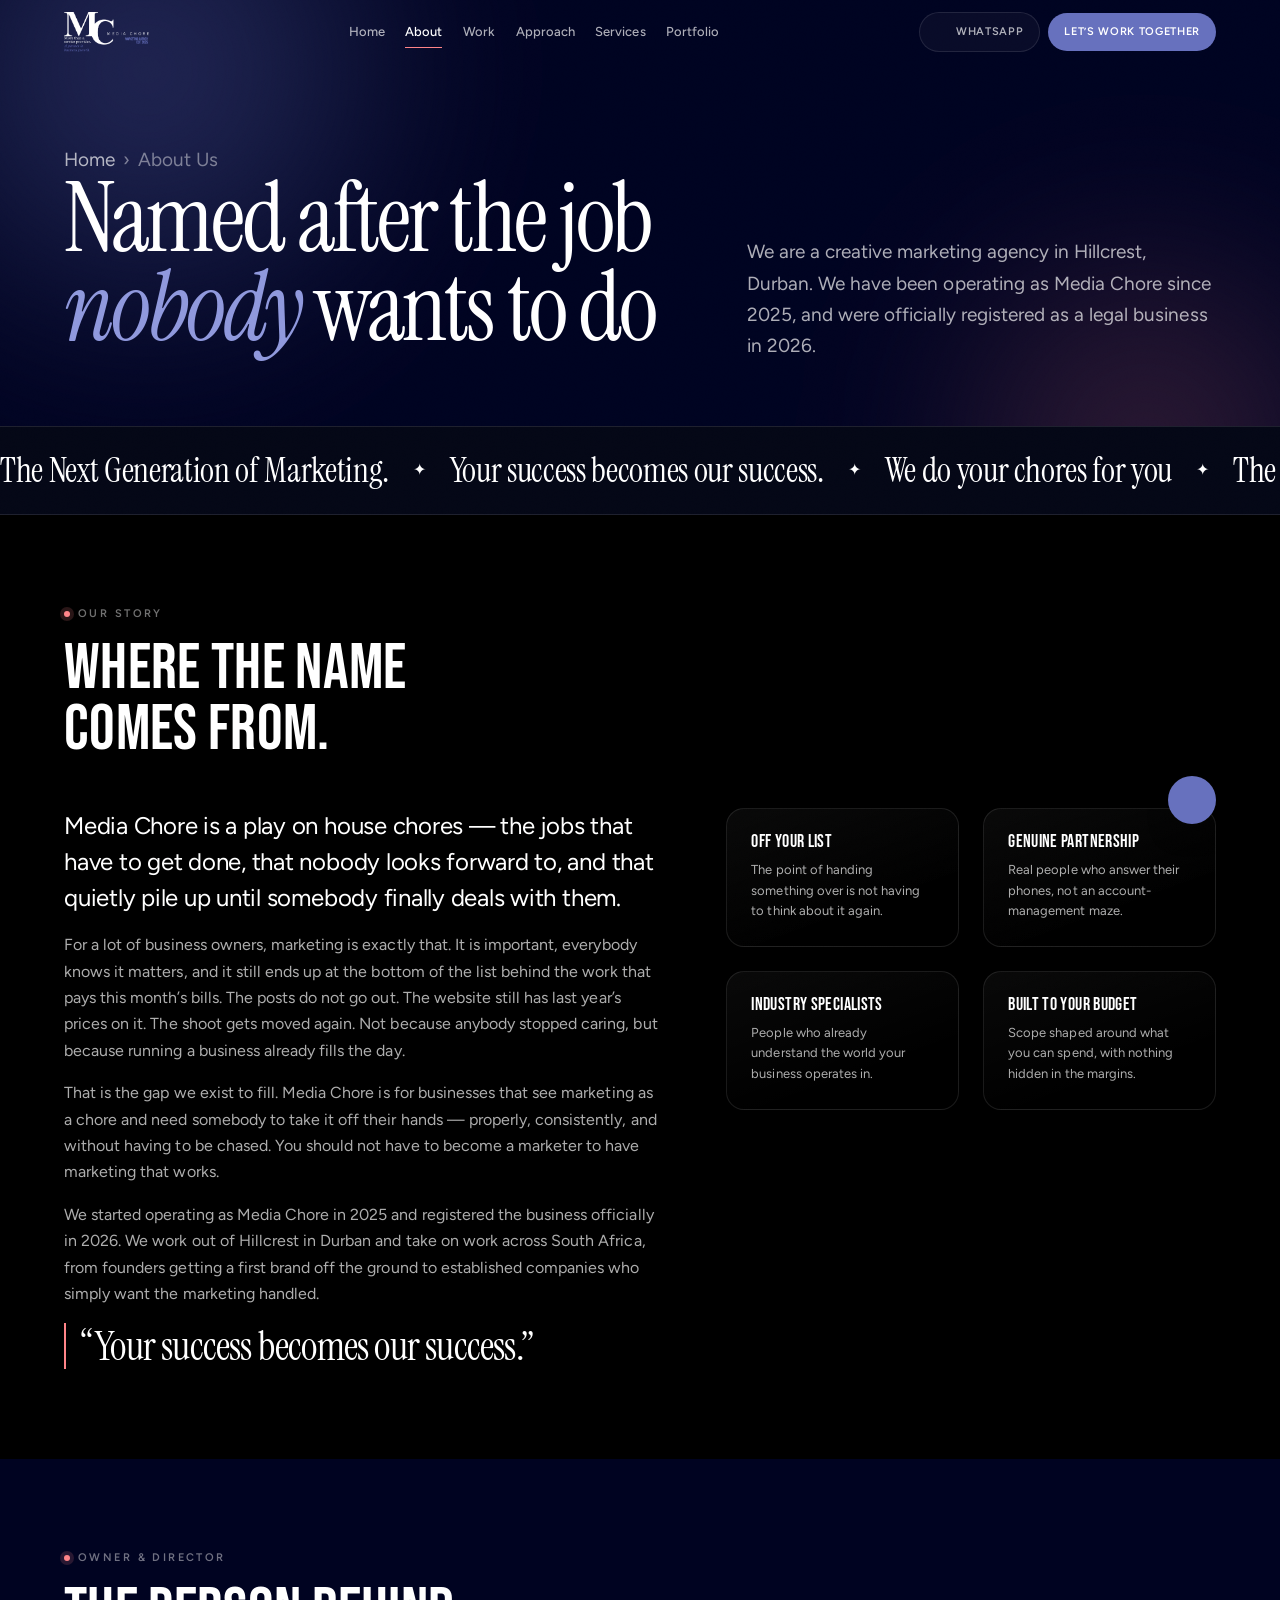
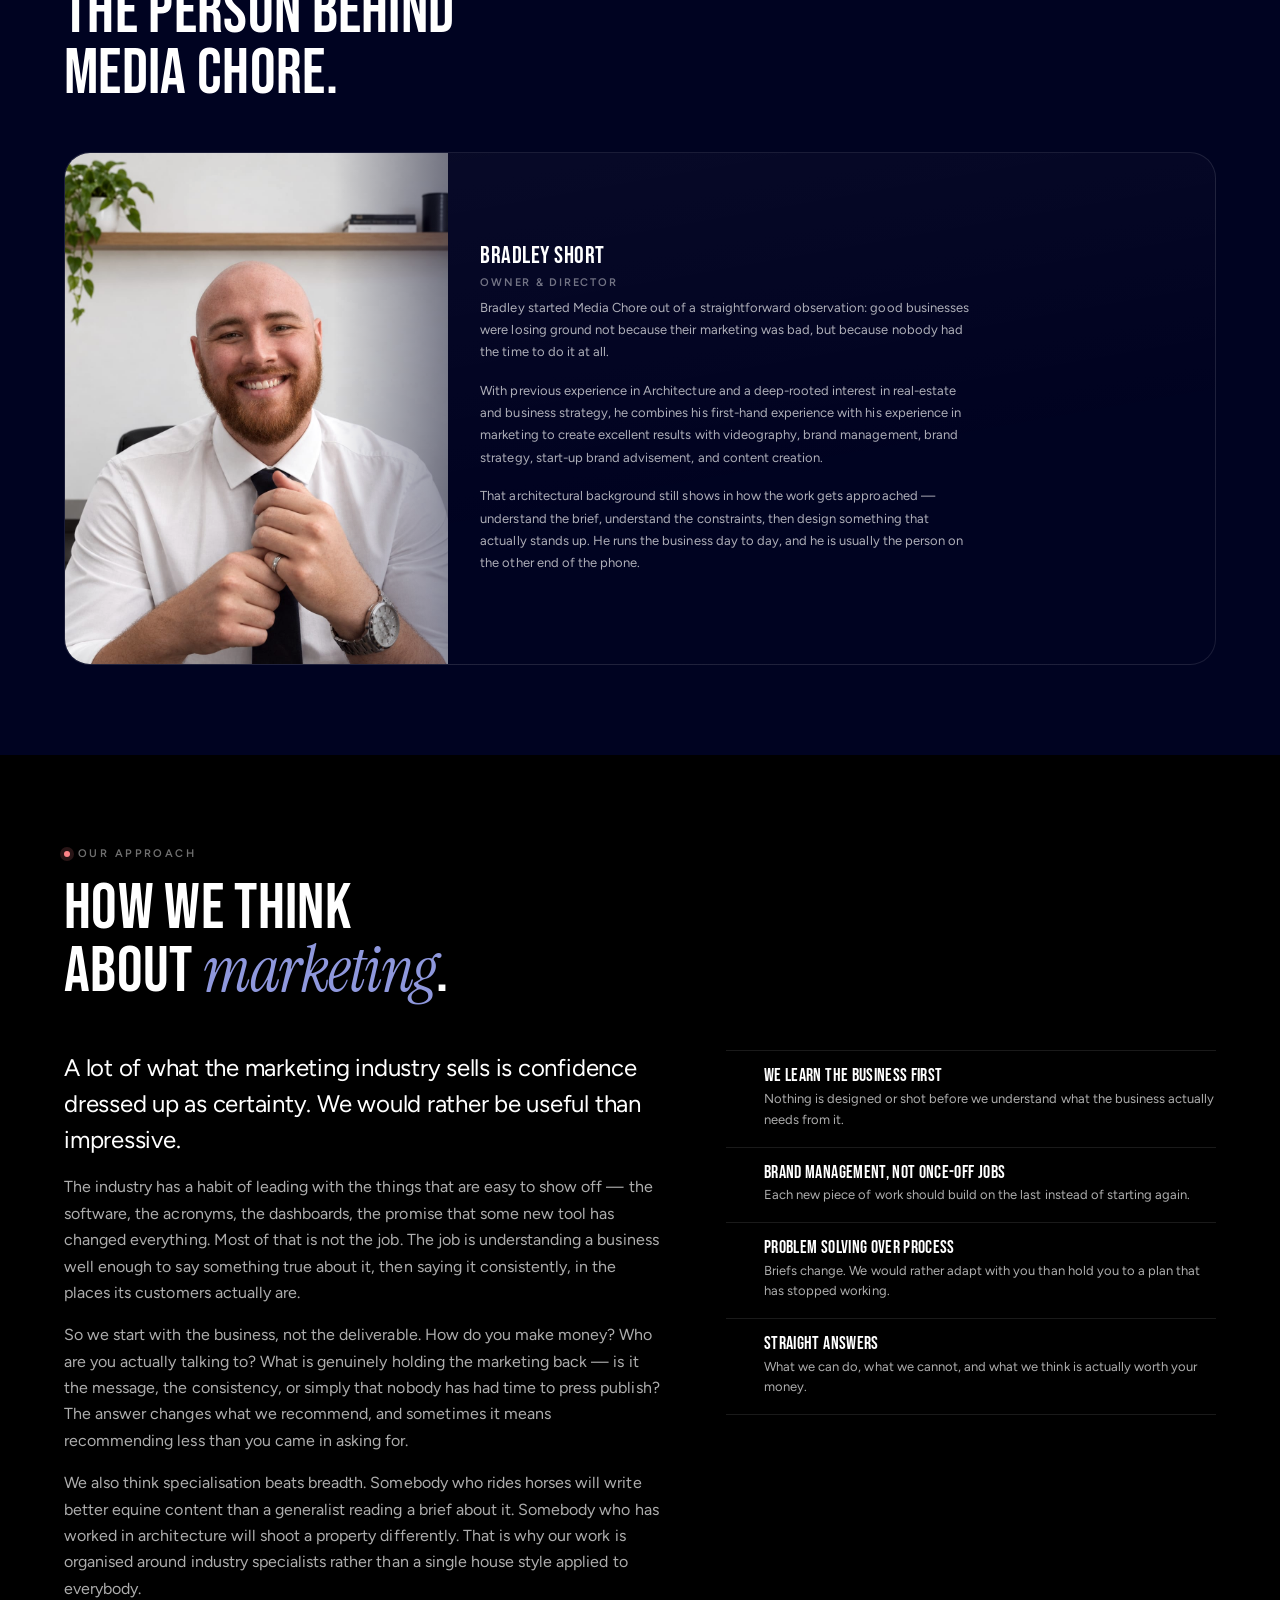
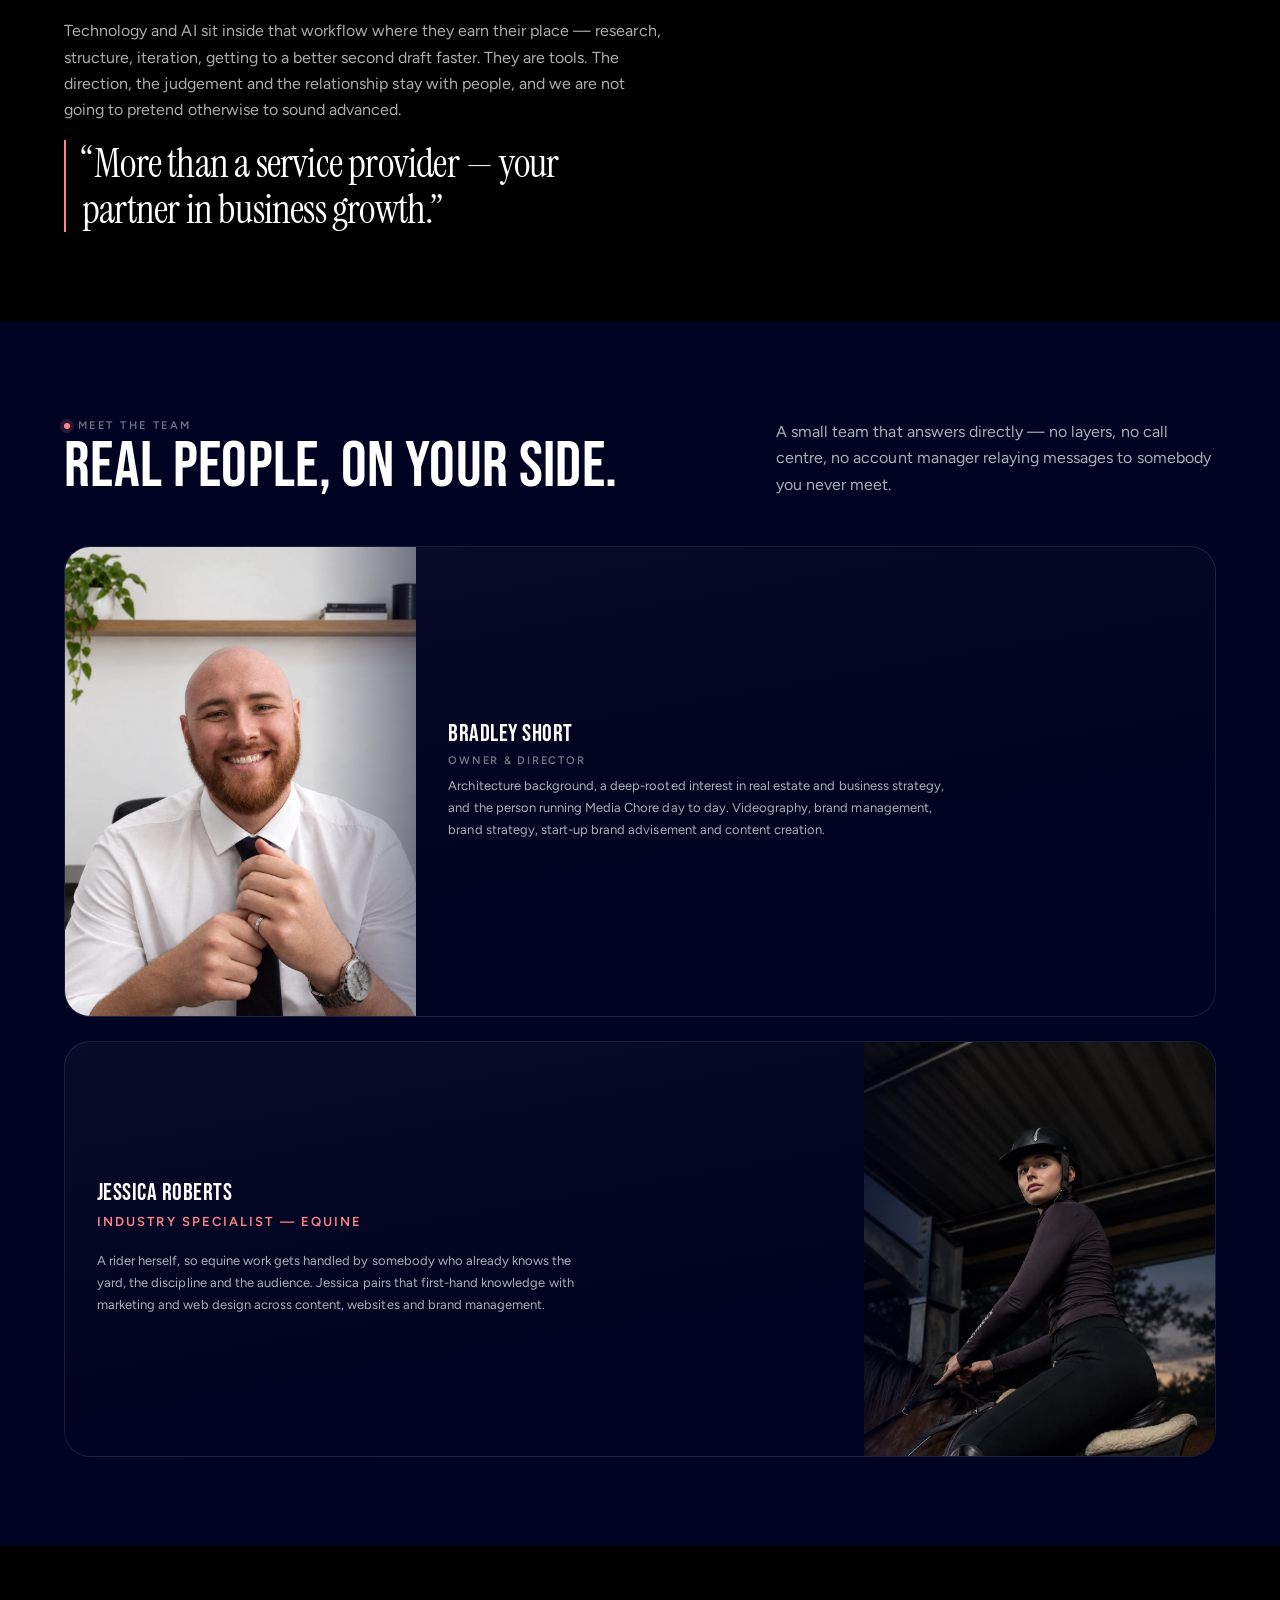
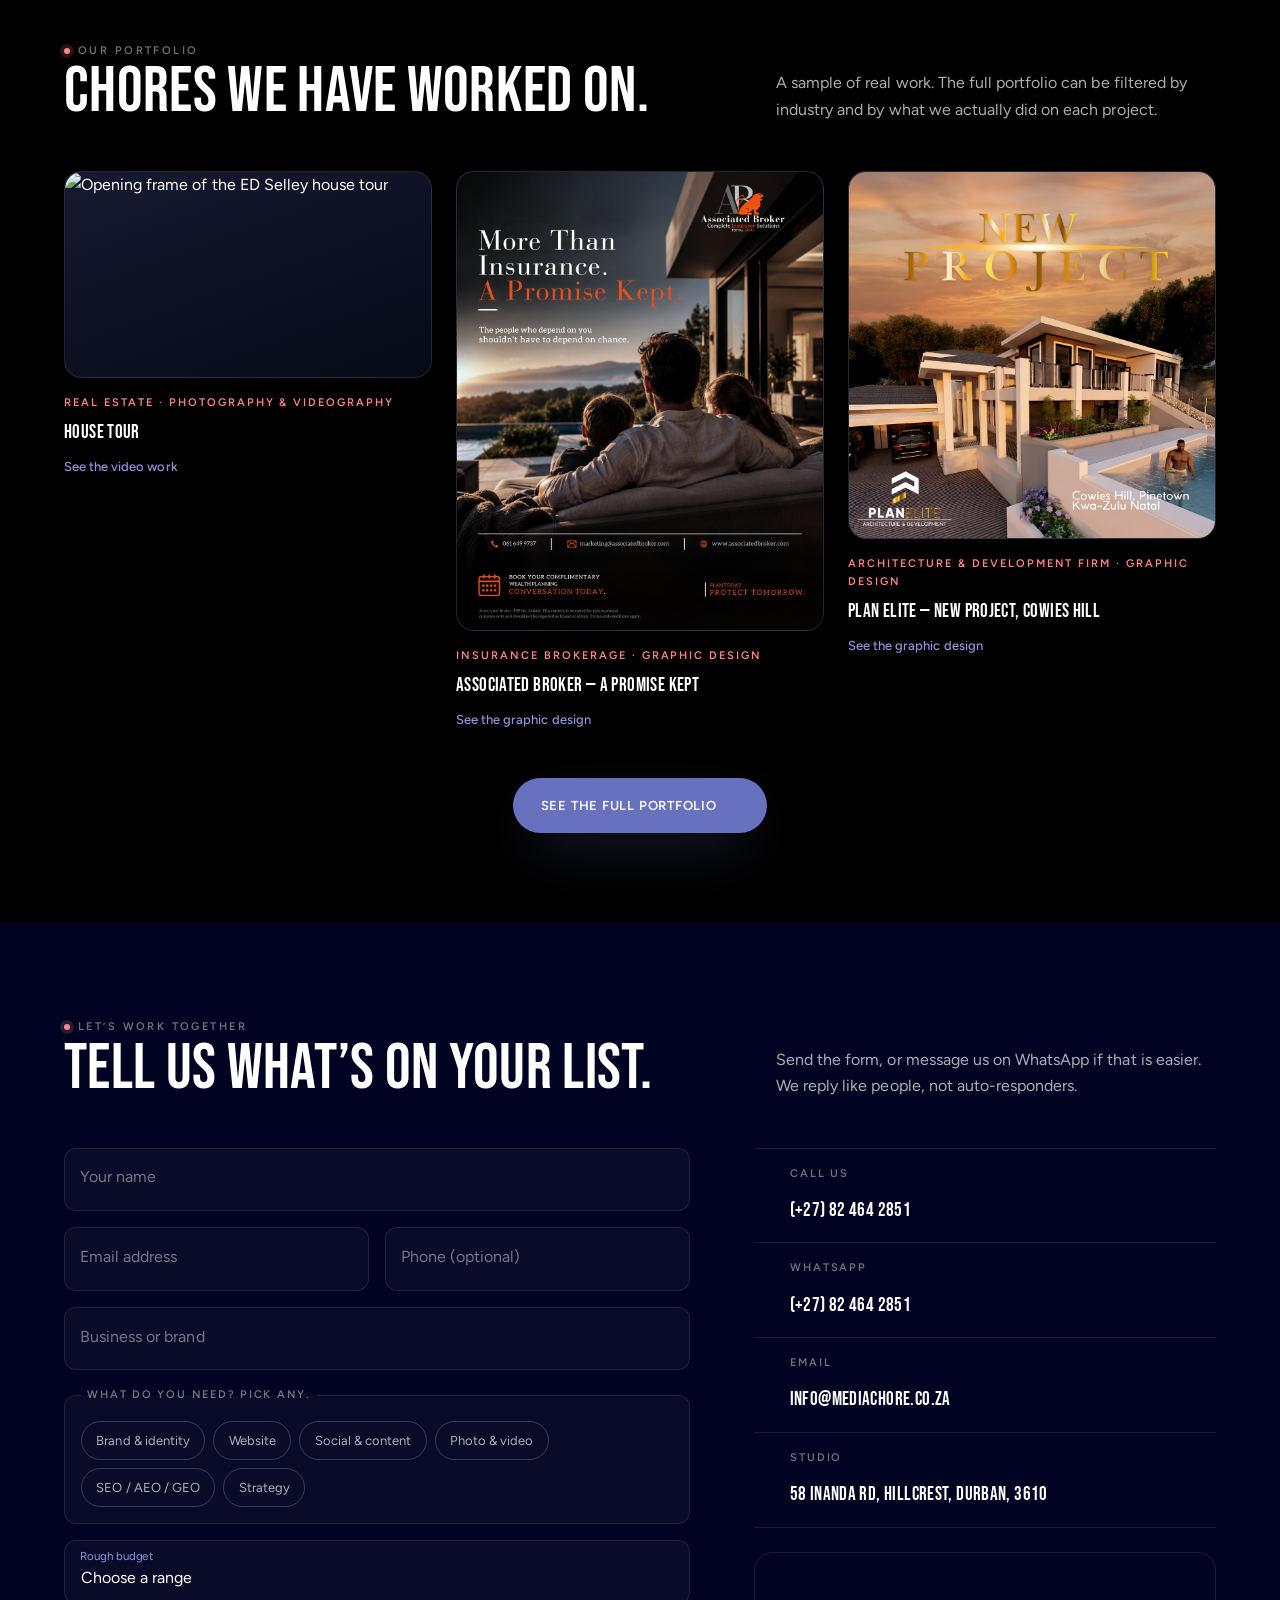
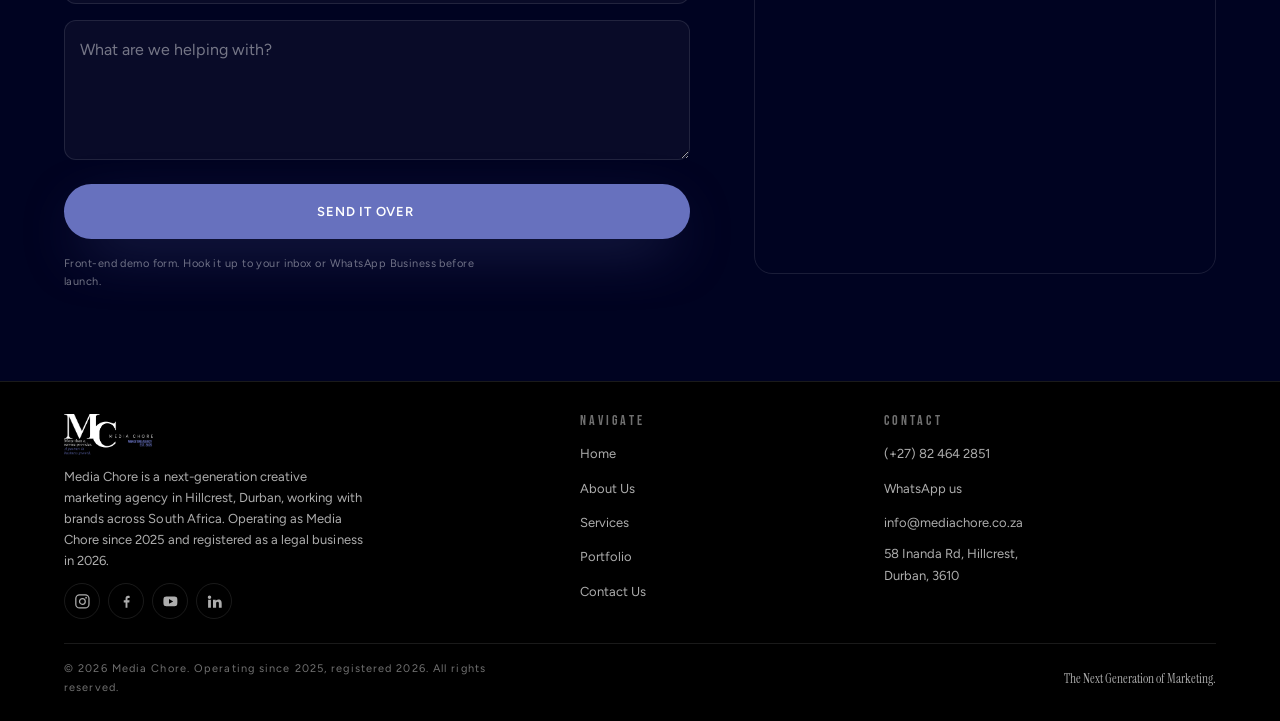
==== about.html @ 0fd681d0 "Media Chore website Co-Authored-By: Claude Opus 5.5 <noreply@anthropic.com>" ====
<!DOCTYPE html>
<html lang="en-ZA">
  <head>
    <meta charset="utf-8" />
    <meta name="viewport" content="width=device-width, initial-scale=1" />

    <!-- ============================================================
         SEO / AEO / GEO
         ============================================================ -->
    <title>About Us | Media Chore &mdash; Hillcrest, Durban</title>
    <meta
      name="description"
      content="Media Chore is a creative marketing agency in Hillcrest, Durban, named after the chore most businesses put off. Operating as Media Chore since 2025 and registered as a legal business in 2026. Meet Bradley Short and Jessica Roberts."
    />
    <link rel="canonical" href="https://mediachore.co.za/about.html" />
    <meta name="theme-color" content="#000321" />
    <meta name="author" content="Media Chore" />
    <meta name="robots" content="index, follow, max-image-preview:large" />
    <meta name="geo.region" content="ZA-KZN" />
    <meta name="geo.placename" content="Hillcrest, Durban, KwaZulu-Natal" />

    <!-- Social sharing cards -->
    <meta property="og:type" content="website" />
    <meta property="og:site_name" content="Media Chore" />
    <meta property="og:locale" content="en_ZA" />
    <meta property="og:title" content="About Us | Media Chore — Hillcrest, Durban" />
    <meta
      property="og:description"
      content="Named after the job nobody wants to do. Who Media Chore is, how we approach marketing, and the people behind it."
    />
    <meta property="og:url" content="https://mediachore.co.za/about.html" />
    <meta property="og:image" content="https://mediachore.co.za/images/logo-mediachore-full.png" />
    <meta name="twitter:card" content="summary_large_image" />
    <meta name="twitter:title" content="About Us | Media Chore — Hillcrest, Durban" />
    <meta
      name="twitter:description"
      content="Named after the job nobody wants to do. Who Media Chore is, how we approach marketing, and the people behind it."
    />

    <link rel="icon" href="images/favicon-mc.png" sizes="any" />
    <link rel="apple-touch-icon" href="images/favicon-mc.png" />

    <!-- ============================================================
         FONTS  (identical to the rest of the site)
         ============================================================ -->
    <link rel="preconnect" href="https://fonts.googleapis.com" />
    <link rel="preconnect" href="https://fonts.gstatic.com" crossorigin />
    <link
      href="https://fonts.googleapis.com/css2?family=Instrument+Serif:ital@0;1&family=Bebas+Neue&family=Figtree:wght@300;400;500;600;800&display=swap"
      rel="stylesheet"
    />

    <!-- Site styles -->
    <link rel="stylesheet" href="style.css" />

    <!-- ============================================================
         STRUCTURED DATA
         The same founding story as the homepage: trading as Media Chore
         since 2025, registered as a legal business in 2026. Named people
         are listed so answer engines can attribute the work correctly.
         ============================================================ -->
    <script type="application/ld+json">
      {
        "@context": "https://schema.org",
        "@type": "AboutPage",
        "url": "https://mediachore.co.za/about.html",
        "name": "About Media Chore",
        "mainEntity": {
          "@type": "ProfessionalService",
          "@id": "https://mediachore.co.za/#organisation",
          "name": "Media Chore",
          "description": "Media Chore is a creative marketing agency in Hillcrest, Durban. The name is a play on house chores: marketing is the job most business owners keep putting off, so Media Chore exists to take it off their list and run it properly. Operating as Media Chore since 2025 and officially registered as a legal business in 2026.",
          "foundingDate": "2025",
          "url": "https://mediachore.co.za/",
          "founder": {
            "@type": "Person",
            "name": "Bradley Short",
            "jobTitle": "Owner and Director"
          },
          "employee": [
            {
              "@type": "Person",
              "name": "Bradley Short",
              "jobTitle": "Owner and Director"
            },
            {
              "@type": "Person",
              "name": "Jessica Roberts",
              "jobTitle": "Industry Specialist — Equine"
            }
          ]
        }
      }
    </script>
    <script type="application/ld+json">
      {
        "@context": "https://schema.org",
        "@type": "BreadcrumbList",
        "itemListElement": [
          { "@type": "ListItem", "position": 1, "name": "Home", "item": "https://mediachore.co.za/" },
          { "@type": "ListItem", "position": 2, "name": "About Us", "item": "https://mediachore.co.za/about.html" }
        ]
      }
    </script>
  </head>

  <body>
    <a class="skip-link" href="#main">Skip to content</a>

    <div class="grain" aria-hidden="true"></div>
    <div class="progress" aria-hidden="true"><span class="progress__bar" id="progressBar"></span></div>

    <!-- ============================================================
         STICKY NAVIGATION  (same component as every other page)
         ============================================================ -->
    <header class="site-nav" id="siteNav">
      <div class="site-nav__inner">
        <a class="brand" href="index.html" aria-label="Media Chore home">
          <img
            class="brand__mark"
            src="images/logo-mediachore-full.png"
            alt="Media Chore"
            width="1060"
            height="496"
            decoding="async"
          />
        </a>

        <nav class="site-nav__links" aria-label="Primary">
          <a href="index.html">Home</a>
          <a href="about.html" class="is-active" aria-current="page">About</a>
          <a href="index.html#work">Work</a>
          <a href="index.html#approach">Approach</a>
          <a href="index.html#services">Services</a>
          <a href="portfolio.html">Portfolio</a>
        </nav>

        <div class="site-nav__actions">
          <a class="btn btn--ghost btn--sm nav-wa" href="https://wa.me/27824642851" target="_blank" rel="noopener">
            <i data-lucide="message-circle" aria-hidden="true"></i><span>WhatsApp</span>
          </a>
          <a class="btn btn--solid btn--sm" href="#contact">Let&rsquo;s Work Together</a>
        </div>

        <button class="burger" id="burger" type="button" aria-expanded="false" aria-controls="mobileMenu">
          <span class="burger__box" aria-hidden="true"><span></span><span></span></span>
          <span class="sr-only">Open menu</span>
        </button>
      </div>
    </header>

    <div class="menu" id="mobileMenu" hidden>
      <nav class="menu__links" aria-label="Mobile">
        <a href="index.html"><span class="menu__no">01</span> Home</a>
        <a href="about.html"><span class="menu__no">02</span> About</a>
        <a href="index.html#work"><span class="menu__no">03</span> Work</a>
        <a href="index.html#approach"><span class="menu__no">04</span> Approach</a>
        <a href="index.html#services"><span class="menu__no">05</span> Services</a>
        <a href="portfolio.html"><span class="menu__no">06</span> Portfolio</a>
        <a href="#contact"><span class="menu__no">07</span> Contact</a>
      </nav>
      <div class="menu__foot">
        <a class="btn btn--solid btn--block" href="#contact">Let&rsquo;s Work Together</a>
        <div class="menu__row">
          <a class="btn btn--ghost" href="tel:+27824642851"><i data-lucide="phone" aria-hidden="true"></i> Call</a>
          <a class="btn btn--ghost" href="https://wa.me/27824642851" target="_blank" rel="noopener">
            <i data-lucide="message-circle" aria-hidden="true"></i> WhatsApp
          </a>
        </div>
      </div>
    </div>

    <main id="main">
      <!-- ============================================================
           ABOUT HERO
           The headline does the work the name does: it tells you what a
           "chore" is before the story explains it.
           ============================================================ -->
      <section class="pf-hero" id="top">
        <div class="pf-hero__bg" aria-hidden="true"><span></span><span></span></div>

        <div class="wrap">
          <div class="pf-hero__inner">
            <div>
              <p class="pf-crumbs" data-reveal>
                <a href="index.html">Home</a>
                <span aria-hidden="true">&rsaquo;</span>
                <span>About Us</span>
              </p>
              <h1 class="pf-hero__title" data-reveal>Named after the job <em>nobody</em> wants to do</h1>
            </div>
            <p data-reveal>
              We are a creative marketing agency in Hillcrest, Durban. We have been operating as Media Chore since
              2025, and were officially registered as a legal business in 2026.
            </p>
          </div>
        </div>
      </section>

      <!-- Brand line marquee: the same divider used across the site -->
      <div class="band" aria-hidden="true">
        <div class="band__track">
          <span>The Next Generation of Marketing.</span>
          <span class="band__star">&#10022;</span>
          <span>Your success becomes our success.</span>
          <span class="band__star">&#10022;</span>
          <span>We do your chores for you</span>
          <span class="band__star">&#10022;</span>
          <span>The Next Generation of Marketing.</span>
          <span class="band__star">&#10022;</span>
          <span>Your success becomes our success.</span>
          <span class="band__star">&#10022;</span>
          <span>We do your chores for you</span>
          <span class="band__star">&#10022;</span>
        </div>
      </div>

      <!-- ============================================================
           THE STORY  —  who we are and where the name came from
           ============================================================ -->
      <section class="section section--black" id="story">
        <div class="wrap">
          <header class="sec-head">
            <p class="eyebrow" data-reveal><span class="eyebrow__dot" aria-hidden="true"></span> Our Story</p>
            <h2 class="sec-title" data-reveal>Where the name comes from.</h2>
          </header>

          <div class="about__grid">
            <div class="about__copy" data-stagger>
              <p class="lead" data-reveal>
                Media Chore is a play on house chores &mdash; the jobs that have to get done, that nobody looks
                forward to, and that quietly pile up until somebody finally deals with them.
              </p>
              <p data-reveal>
                For a lot of business owners, marketing is exactly that. It is important, everybody knows it matters,
                and it still ends up at the bottom of the list behind the work that pays this month&rsquo;s bills. The
                posts do not go out. The website still has last year&rsquo;s prices on it. The shoot gets moved again.
                Not because anybody stopped caring, but because running a business already fills the day.
              </p>
              <p data-reveal>
                That is the gap we exist to fill. Media Chore is for businesses that see marketing as a chore and need
                somebody to take it off their hands &mdash; properly, consistently, and without having to be chased.
                You should not have to become a marketer to have marketing that works.
              </p>
              <p data-reveal>
                We started operating as Media Chore in 2025 and registered the business officially in 2026. We work
                out of Hillcrest in Durban and take on work across South Africa, from founders getting a first brand
                off the ground to established companies who simply want the marketing handled.
              </p>
              <p class="pull" data-reveal>&ldquo;Your success becomes our success.&rdquo;</p>
            </div>

            <ul class="pillars" data-stagger>
              <li data-reveal>
                <i data-lucide="list-checks" aria-hidden="true"></i>
                <h3>Off your list</h3>
                <p>The point of handing something over is not having to think about it again.</p>
              </li>
              <li data-reveal>
                <i data-lucide="handshake" aria-hidden="true"></i>
                <h3>Genuine partnership</h3>
                <p>Real people who answer their phones, not an account-management maze.</p>
              </li>
              <li data-reveal>
                <i data-lucide="compass" aria-hidden="true"></i>
                <h3>Industry specialists</h3>
                <p>People who already understand the world your business operates in.</p>
              </li>
              <li data-reveal>
                <i data-lucide="wallet" aria-hidden="true"></i>
                <h3>Built to your budget</h3>
                <p>Scope shaped around what you can spend, with nothing hidden in the margins.</p>
              </li>
            </ul>
          </div>
        </div>
      </section>

      <!-- ============================================================
           BRADLEY SHORT  —  owner and director
           Photo-led feature card, the same component the team section and
           the portfolio specialists use.
           ============================================================ -->
      <section class="section section--ink" id="director">
        <div class="wrap">
          <header class="sec-head">
            <p class="eyebrow" data-reveal><span class="eyebrow__dot" aria-hidden="true"></span> Owner &amp; Director</p>
            <h2 class="sec-title" data-reveal>The person behind Media Chore.</h2>
          </header>

          <article class="expert expert--lead" data-reveal>
            <figure class="expert__photo expert__photo--brad">
              <img
                src="images/team/bradley-short.jpg"
                alt="Bradley Short, owner and director of Media Chore"
                width="1086"
                height="1448"
                loading="lazy"
                decoding="async"
              />
            </figure>
            <div class="expert__copy">
              <h3 class="expert__name">Bradley Short</h3>
              <span class="expert__title">Owner &amp; Director</span>
              <p>
                Bradley started Media Chore out of a straightforward observation: good businesses were losing ground
                not because their marketing was bad, but because nobody had the time to do it at all.
              </p>
              <p>
                With previous experience in Architecture and a deep-rooted interest in real-estate and business
                strategy, he combines his first-hand experience with his experience in marketing to create excellent
                results with videography, brand management, brand strategy, start-up brand advisement, and content
                creation.
              </p>
              <p>
                That architectural background still shows in how the work gets approached &mdash; understand the
                brief, understand the constraints, then design something that actually stands up. He runs the
                business day to day, and he is usually the person on the other end of the phone.
              </p>
            </div>
          </article>
        </div>
      </section>

      <!-- ============================================================
           OUR APPROACH  —  to marketing, and to the industry
           ============================================================ -->
      <section class="section section--black" id="approach">
        <div class="wrap">
          <header class="sec-head">
            <p class="eyebrow" data-reveal>
              <span class="eyebrow__dot" aria-hidden="true"></span> Our Approach
            </p>
            <h2 class="sec-title" data-reveal>How we think about <em>marketing</em>.</h2>
          </header>

          <div class="about__grid">
            <div class="about__copy" data-stagger>
              <p class="lead" data-reveal>
                A lot of what the marketing industry sells is confidence dressed up as certainty. We would rather be
                useful than impressive.
              </p>
              <p data-reveal>
                The industry has a habit of leading with the things that are easy to show off &mdash; the software,
                the acronyms, the dashboards, the promise that some new tool has changed everything. Most of that is
                not the job. The job is understanding a business well enough to say something true about it, then
                saying it consistently, in the places its customers actually are.
              </p>
              <p data-reveal>
                So we start with the business, not the deliverable. How do you make money? Who are you actually
                talking to? What is genuinely holding the marketing back &mdash; is it the message, the consistency,
                or simply that nobody has had time to press publish? The answer changes what we recommend, and
                sometimes it means recommending less than you came in asking for.
              </p>
              <p data-reveal>
                We also think specialisation beats breadth. Somebody who rides horses will write better equine content
                than a generalist reading a brief about it. Somebody who has worked in architecture will shoot a
                property differently. That is why our work is organised around industry specialists rather than a
                single house style applied to everybody.
              </p>
              <p data-reveal>
                Technology and AI sit inside that workflow where they earn their place &mdash; research, structure,
                iteration, getting to a better second draft faster. They are tools. The direction, the judgement and
                the relationship stay with people, and we are not going to pretend otherwise to sound advanced.
              </p>
              <p class="pull" data-reveal>&ldquo;More than a service provider &mdash; your partner in business growth.&rdquo;</p>
            </div>

            <ul class="stack" data-stagger>
              <li data-reveal>
                <i data-lucide="compass" aria-hidden="true"></i>
                <div>
                  <h3>We learn the business first</h3>
                  <p>Nothing is designed or shot before we understand what the business actually needs from it.</p>
                </div>
              </li>
              <li data-reveal>
                <i data-lucide="gem" aria-hidden="true"></i>
                <div>
                  <h3>Brand management, not once-off jobs</h3>
                  <p>Each new piece of work should build on the last instead of starting again.</p>
                </div>
              </li>
              <li data-reveal>
                <i data-lucide="lightbulb" aria-hidden="true"></i>
                <div>
                  <h3>Problem solving over process</h3>
                  <p>Briefs change. We would rather adapt with you than hold you to a plan that has stopped working.</p>
                </div>
              </li>
              <li data-reveal>
                <i data-lucide="message-square" aria-hidden="true"></i>
                <div>
                  <h3>Straight answers</h3>
                  <p>What we can do, what we cannot, and what we think is actually worth your money.</p>
                </div>
              </li>
            </ul>
          </div>
        </div>
      </section>

      <!-- ============================================================
           MEET THE TEAM
           Portrait-led cards, alternating sides. Add a person by copying a
           card and adding an .expert__photo--<name> focal-point rule.
           ============================================================ -->
      <section class="section section--ink" id="team">
        <div class="wrap">
          <header class="sec-head sec-head--split">
            <div>
              <p class="eyebrow" data-reveal><span class="eyebrow__dot" aria-hidden="true"></span> Meet the Team</p>
              <h2 class="sec-title" data-reveal>Real people, on your side.</h2>
            </div>
            <p class="sec-note" data-reveal>
              A small team that answers directly &mdash; no layers, no call centre, no account manager relaying
              messages to somebody you never meet.
            </p>
          </header>

          <div class="experts" data-stagger>
            <article class="expert" data-reveal>
              <figure class="expert__photo expert__photo--brad">
                <img
                  src="images/team/bradley-short.jpg"
                  alt="Bradley Short, owner and director of Media Chore"
                  width="1086"
                  height="1448"
                  loading="lazy"
                  decoding="async"
                />
              </figure>
              <div class="expert__copy">
                <h3 class="expert__name">Bradley Short</h3>
                <span class="expert__title">Owner &amp; Director</span>
                <p>
                  Architecture background, a deep-rooted interest in real estate and business strategy, and the person
                  running Media Chore day to day. Videography, brand management, brand strategy, start-up brand
                  advisement and content creation.
                </p>
              </div>
            </article>

            <article class="expert expert--flip" data-reveal>
              <figure class="expert__photo expert__photo--jess">
                <img
                  src="images/team/jessica-roberts.jpg"
                  alt="Jessica Roberts on horseback at a stable yard"
                  width="1187"
                  height="1326"
                  loading="lazy"
                  decoding="async"
                />
              </figure>
              <div class="expert__copy">
                <h3 class="expert__name">Jessica Roberts</h3>
                <p class="expert__role">Industry Specialist &mdash; Equine</p>
                <p>
                  A rider herself, so equine work gets handled by somebody who already knows the yard, the discipline
                  and the audience. Jessica pairs that first-hand knowledge with marketing and web design across
                  content, websites and brand management.
                </p>
              </div>
            </article>
          </div>
        </div>
      </section>

      <!-- ============================================================
           PORTFOLIO TEASER
           Static images only, so the About page stays light. Each tile
           opens the Portfolio page with that service filter applied.
           ============================================================ -->
      <section class="section section--black" id="work">
        <div class="wrap">
          <header class="sec-head sec-head--split">
            <div>
              <p class="eyebrow" data-reveal><span class="eyebrow__dot" aria-hidden="true"></span> Our Portfolio</p>
              <h2 class="sec-title" data-reveal>Chores we have worked on.</h2>
            </div>
            <p class="sec-note" data-reveal>
              A sample of real work. The full portfolio can be filtered by industry and by what we actually did on
              each project.
            </p>
          </header>

          <div class="showcase" data-stagger>
            <a class="vtile vtile--link" href="portfolio.html?service=photography-videography" data-reveal>
              <span class="vtile__media vtile__media--16x9">
                <img
                  class="vtile__poster"
                  src="https://i.ytimg.com/vi/3raIGl-p3ko/maxresdefault.jpg"
                  data-fallback-src="https://i.ytimg.com/vi/3raIGl-p3ko/hqdefault.jpg"
                  alt="Opening frame of the ED Selley house tour"
                  width="1280"
                  height="720"
                  loading="lazy"
                  decoding="async"
                />
              </span>
              <span class="vtile__body">
                <span class="vtile__kind">Real Estate &middot; Photography &amp; Videography</span>
                <span class="vtile__name">House Tour</span>
                <span class="vtile__src">
                  See the video work <i data-lucide="arrow-up-right" aria-hidden="true"></i>
                </span>
              </span>
            </a>

            <a class="vtile vtile--link vtile--contain" href="portfolio.html?service=graphic-design" data-reveal>
              <span class="vtile__media vtile__media--4x5">
                <img
                  src="Our%20Portfolio/All/Graphic%20Design/Associated%20Broker%20Post%20-%20More%20Than%20Insurance%20-%20A%20Promise%20Kept%20-%20Media%20Chore%20Graphic%20Design-2.png"
                  alt="Associated Broker social graphic reading More Than Insurance, A Promise Kept"
                  width="1080"
                  height="1350"
                  loading="lazy"
                  decoding="async"
                />
              </span>
              <span class="vtile__body">
                <span class="vtile__kind">Insurance Brokerage &middot; Graphic Design</span>
                <span class="vtile__name">Associated Broker &mdash; A Promise Kept</span>
                <span class="vtile__src">
                  See the graphic design <i data-lucide="arrow-up-right" aria-hidden="true"></i>
                </span>
              </span>
            </a>

            <a class="vtile vtile--link vtile--contain" href="portfolio.html?service=graphic-design" data-reveal>
              <span class="vtile__media vtile__media--1x1">
                <img
                  src="Our%20Portfolio/All/Graphic%20Design/Bongi%20-%20New%20Project.png"
                  alt="Plan Elite social graphic announcing a new project in Cowies Hill, Pinetown"
                  width="1080"
                  height="1080"
                  loading="lazy"
                  decoding="async"
                />
              </span>
              <span class="vtile__body">
                <span class="vtile__kind">Architecture &amp; Development Firm &middot; Graphic Design</span>
                <span class="vtile__name">Plan Elite &mdash; New Project, Cowies Hill</span>
                <span class="vtile__src">
                  See the graphic design <i data-lucide="arrow-up-right" aria-hidden="true"></i>
                </span>
              </span>
            </a>
          </div>

          <div class="creative__cta" data-reveal>
            <a class="btn btn--solid btn--lg" href="portfolio.html">
              See the full portfolio <i data-lucide="arrow-right" aria-hidden="true"></i>
            </a>
          </div>
        </div>
      </section>

      <!-- ============================================================
           CONTACT
           ============================================================ -->
      <section class="section section--ink contact" id="contact">
        <div class="wrap">
          <header class="sec-head sec-head--split">
            <div>
              <p class="eyebrow" data-reveal><span class="eyebrow__dot" aria-hidden="true"></span> Let&rsquo;s Work Together</p>
              <h2 class="sec-title" data-reveal>Tell us what&rsquo;s on your list.</h2>
            </div>
            <p class="sec-note" data-reveal>
              Send the form, or message us on WhatsApp if that is easier. We reply like people, not auto-responders.
            </p>
          </header>

          <div class="contact__grid">
            <!-- Front-end only form: shows a thank-you message on submit -->
            <form class="form" id="contactForm" novalidate data-reveal>
              <div class="field">
                <input id="cfName" name="name" type="text" placeholder=" " autocomplete="name" required />
                <label for="cfName">Your name</label>
                <span class="field__err" data-err></span>
              </div>

              <div class="field field--half">
                <input id="cfEmail" name="email" type="email" placeholder=" " autocomplete="email" required />
                <label for="cfEmail">Email address</label>
                <span class="field__err" data-err></span>
              </div>

              <div class="field field--half">
                <input id="cfPhone" name="phone" type="tel" placeholder=" " autocomplete="tel" />
                <label for="cfPhone">Phone (optional)</label>
              </div>

              <div class="field">
                <input id="cfCompany" name="company" type="text" placeholder=" " autocomplete="organization" />
                <label for="cfCompany">Business or brand</label>
              </div>

              <fieldset class="chipset">
                <legend>What do you need? Pick any.</legend>
                <label class="pick">
                  <input type="checkbox" name="need" value="Brand Strategy &amp; Identity" /><span>Brand &amp; identity</span>
                </label>
                <label class="pick">
                  <input type="checkbox" name="need" value="Website Design &amp; Development" /><span>Website</span>
                </label>
                <label class="pick">
                  <input type="checkbox" name="need" value="Social Media &amp; Content" /><span>Social &amp; content</span>
                </label>
                <label class="pick">
                  <input type="checkbox" name="need" value="Photography &amp; Videography" /><span>Photo &amp; video</span>
                </label>
                <label class="pick">
                  <input type="checkbox" name="need" value="SEO, AEO &amp; GEO" /><span>SEO / AEO / GEO</span>
                </label>
                <label class="pick">
                  <input type="checkbox" name="need" value="Digital Strategy &amp; Campaigns" /><span>Strategy</span>
                </label>
              </fieldset>

              <div class="field field--select">
                <select id="cfBudget" name="budget">
                  <option value="">Choose a range</option>
                  <option>Still working it out</option>
                  <option>Under R10 000</option>
                  <option>R10 000 &ndash; R30 000</option>
                  <option>R30 000 &ndash; R75 000</option>
                  <option>R75 000+</option>
                  <option>Once-off Project</option>
                </select>
                <label for="cfBudget">Rough budget</label>
                <i data-lucide="chevron-down" aria-hidden="true"></i>
              </div>

              <div class="field">
                <textarea id="cfMessage" name="message" rows="4" placeholder=" " required></textarea>
                <label for="cfMessage">What are we helping with?</label>
                <span class="field__err" data-err></span>
              </div>

              <!-- Simple spam honeypot: humans never see or fill this -->
              <div class="honey" aria-hidden="true">
                <label for="cfHoney">Leave this empty</label>
                <input id="cfHoney" name="website" type="text" tabindex="-1" autocomplete="off" />
              </div>

              <button class="btn btn--solid btn--lg btn--block" type="submit">
                Send it over <i data-lucide="send" aria-hidden="true"></i>
              </button>
              <p class="form__fine">
                Front-end demo form. Hook it up to your inbox or WhatsApp Business before launch.
              </p>
            </form>

            <!-- Thank-you panel, revealed after a valid submit -->
            <div class="thanks" id="thanks" hidden>
              <i data-lucide="check-check" aria-hidden="true"></i>
              <h3>Thank you &mdash; that&rsquo;s off your list.</h3>
              <p id="thanksLine">
                We have your details and will come back to you personally. If it is urgent, WhatsApp is fastest.
              </p>
              <div class="thanks__row">
                <a class="btn btn--solid" href="https://wa.me/27824642851" target="_blank" rel="noopener">
                  <i data-lucide="message-circle" aria-hidden="true"></i> WhatsApp us
                </a>
                <button class="btn btn--line" type="button" id="againBtn">Send another</button>
              </div>
            </div>

            <aside class="reach">
              <ul class="reach__list" data-stagger>
                <li data-reveal>
                  <a href="tel:+27824642851">
                    <i data-lucide="phone" aria-hidden="true"></i>
                    <span class="reach__k">Call us</span>
                    <span class="reach__v">(+27) 82 464 2851</span>
                  </a>
                </li>
                <li data-reveal>
                  <a href="https://wa.me/27824642851" target="_blank" rel="noopener">
                    <i data-lucide="message-circle" aria-hidden="true"></i>
                    <span class="reach__k">WhatsApp</span>
                    <span class="reach__v">(+27) 82 464 2851</span>
                  </a>
                </li>
                <li data-reveal>
                  <a href="mailto:info@mediachore.co.za">
                    <i data-lucide="mail" aria-hidden="true"></i>
                    <span class="reach__k">Email</span>
                    <span class="reach__v">info@mediachore.co.za</span>
                  </a>
                </li>
                <li data-reveal>
                  <a
                    href="https://www.google.com/maps/search/?api=1&query=58+Inanda+Rd+Hillcrest+Durban+3610"
                    target="_blank"
                    rel="noopener"
                  >
                    <i data-lucide="map-pin" aria-hidden="true"></i>
                    <span class="reach__k">Studio</span>
                    <span class="reach__v">58 Inanda Rd, Hillcrest, Durban, 3610</span>
                  </a>
                </li>
              </ul>

              <div class="map" data-reveal>
                <iframe
                  title="Media Chore location on Google Maps"
                  src="https://www.google.com/maps?q=58+Inanda+Rd,+Hillcrest,+Durban,+3610&output=embed"
                  width="600"
                  height="380"
                  loading="lazy"
                  referrerpolicy="no-referrer-when-downgrade"
                ></iframe>
              </div>
            </aside>
          </div>
        </div>
      </section>
    </main>

    <!-- ============================================================
         FOOTER
         ============================================================ -->
    <footer class="foot">
      <div class="wrap">
        <div class="foot__grid">
          <div class="foot__brand">
            <img
              src="images/logo-mediachore-full.png"
              alt="Media Chore"
              width="1060"
              height="496"
              loading="lazy"
              decoding="async"
            />
            <p>
              Media Chore is a next-generation creative marketing agency in Hillcrest, Durban, working with brands
              across South Africa. Operating as Media Chore since 2025 and registered as a legal business in 2026.
            </p>
            <!-- Brand marks are inline SVG: the icon library deliberately
                 does not ship social logos. -->
            <ul class="social">
              <li>
                <a href="https://www.instagram.com/media.chore/" target="_blank" rel="noopener" aria-label="Instagram">
                  <svg viewBox="0 0 24 24" fill="none" stroke="currentColor" stroke-width="1.8" aria-hidden="true">
                    <rect x="2.6" y="2.6" width="18.8" height="18.8" rx="5.4" />
                    <circle cx="12" cy="12" r="4.1" />
                    <circle cx="17.3" cy="6.7" r="1.2" fill="currentColor" stroke="none" />
                  </svg>
                </a>
              </li>
              <li>
                <a
                  href="https://www.facebook.com/p/Media-Chore-61589140096425/"
                  target="_blank"
                  rel="noopener"
                  aria-label="Facebook"
                >
                  <svg viewBox="0 0 24 24" fill="currentColor" aria-hidden="true">
                    <path
                      d="M13.5 21v-7.5h2.6l.4-3h-3V8.6c0-.9.25-1.5 1.6-1.5h1.5V4.12C16.2 4.06 15.3 4 14.3 4c-2.1 0-3.5 1.3-3.5 3.7v2.8H8.2v3h2.6V21h2.7z"
                    />
                  </svg>
                </a>
              </li>
              <li>
                <a href="https://www.youtube.com/@mediachore" target="_blank" rel="noopener" aria-label="YouTube">
                  <svg viewBox="0 0 24 24" fill="currentColor" aria-hidden="true">
                    <path
                      d="M21.6 7.2a2.5 2.5 0 0 0-1.8-1.8C18.2 5 12 5 12 5s-6.2 0-7.8.4A2.5 2.5 0 0 0 2.4 7.2C2 8.8 2 12 2 12s0 3.2.4 4.8a2.5 2.5 0 0 0 1.8 1.8C5.8 19 12 19 12 19s6.2 0 7.8-.4a2.5 2.5 0 0 0 1.8-1.8c.4-1.6.4-4.8.4-4.8s0-3.2-.4-4.8zM10 15.5v-7l6 3.5-6 3.5z"
                    />
                  </svg>
                </a>
              </li>
              <li>
                <a
                  href="https://www.linkedin.com/company/media-chore/"
                  target="_blank"
                  rel="noopener"
                  aria-label="LinkedIn"
                >
                  <svg viewBox="0 0 24 24" fill="currentColor" aria-hidden="true">
                    <path
                      d="M5 3.5a2.5 2.5 0 1 1 0 5 2.5 2.5 0 0 1 0-5zM3 9.5h4V21H3V9.5zm7 0h3.8v1.7h.05c.53-1 1.83-2.05 3.77-2.05 4.03 0 4.78 2.6 4.78 6V21h-4v-5.4c0-1.3-.02-2.95-1.83-2.95-1.84 0-2.12 1.4-2.12 2.85V21H10V9.5z"
                    />
                  </svg>
                </a>
              </li>
            </ul>
          </div>

          <!-- One link per destination. The individual service lines live on
               the Services page, not in the footer. -->
          <nav class="foot__col" aria-label="Footer navigation">
            <h2>Navigate</h2>
            <ul>
              <li><a href="index.html#top">Home</a></li>
              <li><a href="about.html" aria-current="page">About Us</a></li>
              <li><a href="index.html#services">Services</a></li>
              <li><a href="portfolio.html">Portfolio</a></li>
              <li><a href="#contact">Contact Us</a></li>
            </ul>
          </nav>

          <div class="foot__col">
            <h2>Contact</h2>
            <ul>
              <li><a href="tel:+27824642851">(+27) 82 464 2851</a></li>
              <li><a href="https://wa.me/27824642851" target="_blank" rel="noopener">WhatsApp us</a></li>
              <li><a href="mailto:info@mediachore.co.za">info@mediachore.co.za</a></li>
              <li>
                <a
                  href="https://www.google.com/maps/search/?api=1&query=58+Inanda+Rd+Hillcrest+Durban+3610"
                  target="_blank"
                  rel="noopener"
                >
                  58 Inanda Rd, Hillcrest,<br />Durban, 3610
                </a>
              </li>
            </ul>
          </div>
        </div>

        <div class="foot__base">
          <p>&copy; <span id="year">2026</span> Media Chore. Operating since 2025, registered 2026. All rights reserved.</p>
          <p class="foot__slogan">The Next Generation of Marketing.</p>
        </div>
      </div>
    </footer>

    <!-- Floating actions -->
    <a class="fab fab--wa" href="https://wa.me/27824642851" target="_blank" rel="noopener" aria-label="WhatsApp Media Chore">
      <i data-lucide="message-circle" aria-hidden="true"></i>
    </a>
    <button class="fab fab--top" id="toTop" type="button" aria-label="Back to top">
      <i data-lucide="arrow-up" aria-hidden="true"></i>
    </button>

    <!-- ============================================================
         SCRIPTS  (all from CDN, deferred so they never block paint)
         ============================================================ -->
    <script src="https://cdn.jsdelivr.net/npm/gsap@3.12.5/dist/gsap.min.js" defer></script>
    <script src="https://cdn.jsdelivr.net/npm/gsap@3.12.5/dist/ScrollTrigger.min.js" defer></script>
    <script src="https://cdn.jsdelivr.net/npm/lenis@1.1.16/dist/lenis.min.js" defer></script>
    <script src="https://cdn.jsdelivr.net/npm/lucide@latest/dist/umd/lucide.min.js" defer></script>
    <script src="script.js" defer></script>
---- style.css ----
/* ==========================================================================
   MEDIA CHORE — style.css
   Built mobile-first (375px), then enhanced for tablet and desktop.

   CONTENTS
   01  Design system (tokens)
   02  Reset + base
   03  Typography
   04  Utilities, placeholders, reveal states
   05  Buttons
   06  Navigation + mobile menu
   07  Hero + interactive laptop
   08  Marquee band
   09  Section furniture
   10  About
   11  Creative services + recent chores (work tiles, before/after)
   12  Technology / approach (parallax)
   14  Services list
   16  Stats
   19  FAQ
   20  Contact (form, reach list, map)
   21  Footer
   22  Floating buttons + lightbox
   23  Breakpoints
   24  Reduced motion + print
   25  Portfolio page

   Numbers 13, 15, 17 and 18 are retired: Selected Work folded into 11, and
   Team, Guides and Testimonials were removed from the site. The remaining
   numbers are left as they were so existing notes still line up.
   ========================================================================== */

/* ==========================================================================
   01  DESIGN SYSTEM
   Every colour, space, type size, radius and shadow used on the site is
   declared once here. Change a value here and it updates site-wide.
   ========================================================================== */
:root {
  /* -- Brand colour ------------------------------------------------------ */
  --ink: #000321; /* primary brand navy */
  --ink-deep: #040716; /* secondary */
  --ink-black: #000000; /* alternating section background */
  --ink-raise: #070b23; /* raised panels */
  --accent: #6771be; /* periwinkle — buttons, links, focus */
  --accent-bright: #8f98dd; /* hover / highlights */
  --coral: #ff8488; /* secondary accent, used sparingly */
  --paper: #ffffff;

  /* Text + hairlines derived from white so they sit on any dark surface */
  --text: #ffffff;
  --text-soft: rgba(255, 255, 255, 0.68);
  --text-faint: rgba(255, 255, 255, 0.44);
  --line: rgba(255, 255, 255, 0.1);
  --line-strong: rgba(255, 255, 255, 0.2);
  --surface: rgba(255, 255, 255, 0.035);
  --surface-2: rgba(255, 255, 255, 0.07);

  /* -- Spacing scale (4px base) ------------------------------------------ */
  --sp-1: 0.25rem;
  --sp-2: 0.5rem;
  --sp-3: 0.75rem;
  --sp-4: 1rem;
  --sp-5: 1.5rem;
  --sp-6: 2rem;
  --sp-7: 3rem;
  --sp-8: 4rem;
  --sp-9: 6rem;
  --sp-10: 8rem;

  /* Layout rhythm */
  --gutter: clamp(1.25rem, 5vw, 4rem);
  --wrap: 1280px;
  /* Kept generous but trimmed back from 9rem: the old value left long empty
     stretches between sections while scrolling, which read as the page
     failing to load rather than as breathing room. */
  --section-y: clamp(3.75rem, 7vw, 6.5rem);

  /* -- Type scale (fluid) ------------------------------------------------ */
  --font-display: "Instrument Serif", "Times New Roman", Times, serif;
  --font-head: "Bebas Neue", "Arial Narrow", Impact, sans-serif;
  --font-body: "Figtree", "Canva Sans", "Segoe UI", system-ui, -apple-system, sans-serif;

  --fs-xs: 0.6875rem;
  --fs-sm: 0.8125rem;
  --fs-base: 1rem;
  --fs-md: clamp(1.0625rem, 1rem + 0.35vw, 1.1875rem);
  --fs-lg: clamp(1.25rem, 1.15rem + 0.6vw, 1.5rem);
  --fs-xl: clamp(1.75rem, 1.4rem + 1.6vw, 2.5rem);
  --fs-2xl: clamp(2.25rem, 1.6rem + 3vw, 4rem);
  --fs-3xl: clamp(2.75rem, 1.6rem + 5.5vw, 6rem);
  --fs-hero: clamp(3rem, 1rem + 13vw, 9.75rem);

  /* -- Radii ------------------------------------------------------------- */
  --r-xs: 4px;
  --r-sm: 8px;
  --r-md: 12px;
  --r-lg: 18px;
  --r-xl: 26px;
  --r-pill: 999px;

  /* -- Shadows + glows --------------------------------------------------- */
  --sh-1: 0 1px 2px rgba(0, 0, 0, 0.4);
  --sh-2: 0 12px 30px -12px rgba(0, 0, 0, 0.7);
  --sh-3: 0 40px 80px -30px rgba(0, 0, 0, 0.85);
  --glow-accent: 0 20px 60px -20px rgba(103, 113, 190, 0.65);
  --glow-coral: 0 20px 60px -24px rgba(255, 132, 136, 0.5);

  /* -- Motion ------------------------------------------------------------ */
  --ease-out: cubic-bezier(0.22, 1, 0.36, 1);
  --ease-inout: cubic-bezier(0.65, 0, 0.35, 1);
  --dur-1: 0.18s;
  --dur-2: 0.38s;
  --dur-3: 0.7s;

  /* -- Effects ----------------------------------------------------------- */
  --grain: url("data:image/svg+xml,%3Csvg xmlns='http://www.w3.org/2000/svg' width='160' height='160'%3E%3Cfilter id='n'%3E%3CfeTurbulence type='fractalNoise' baseFrequency='0.82' numOctaves='3' stitchTiles='stitch'/%3E%3C/filter%3E%3Crect width='160' height='160' filter='url(%23n)' opacity='0.55'/%3E%3C/svg%3E");
  --nav-h: 4.25rem;
}

/* ==========================================================================
   02  RESET + BASE
   ========================================================================== */
*,
*::before,
*::after {
  box-sizing: border-box;
}

* {
  margin: 0;
  padding: 0;
}

html {
  -webkit-text-size-adjust: 100%;
  scroll-behavior: smooth;
  scroll-padding-top: calc(var(--nav-h) + 1rem);
}

/* Lenis takes over scrolling when JS is available */
html.lenis,
html.lenis body {
  height: auto;
}
.lenis.lenis-smooth {
  scroll-behavior: auto !important;
}
.lenis.lenis-stopped {
  overflow: hidden;
}

body {
  background-color: var(--ink);
  color: var(--text);
  font-family: var(--font-body);
  font-size: var(--fs-base);
  font-weight: 400;
  line-height: 1.65;
  letter-spacing: 0.002em;
  -webkit-font-smoothing: antialiased;
  text-rendering: optimizeLegibility;
  overflow-x: hidden;
}

img,
svg,
iframe,
video {
  display: block;
  max-width: 100%;
}

img {
  height: auto;
  object-fit: cover;
}

a {
  color: inherit;
  text-decoration: none;
}

button,
input,
select,
textarea {
  font: inherit;
  color: inherit;
  background: none;
  border: 0;
}

button {
  cursor: pointer;
}

ul,
ol {
  list-style: none;
}

/* The hidden attribute must win over any display rule we set in here */
[hidden] {
  display: none !important;
}

::selection {
  background: var(--accent);
  color: #fff;
}

:focus-visible {
  outline: 2px solid var(--accent-bright);
  outline-offset: 3px;
  border-radius: var(--r-xs);
}

/* Film grain sits above the page and never intercepts clicks */
.grain {
  position: fixed;
  inset: -10%;
  z-index: 90;
  pointer-events: none;
  background-image: var(--grain);
  opacity: 0.05;
  mix-blend-mode: overlay;
}

/* Scroll progress hairline */
.progress {
  position: fixed;
  inset: 0 0 auto 0;
  height: 2px;
  z-index: 95;
  background: transparent;
  pointer-events: none;
}
.progress__bar {
  display: block;
  height: 100%;
  width: 0;
  background: linear-gradient(90deg, var(--accent), var(--coral));
}

.skip-link {
  position: fixed;
  top: var(--sp-3);
  left: var(--sp-3);
  z-index: 200;
  padding: 0.6rem 1rem;
  background: var(--accent);
  border-radius: var(--r-sm);
  font-size: var(--fs-sm);
  transform: translateY(-200%);
  transition: transform var(--dur-2) var(--ease-out);
}
.skip-link:focus-visible {
  transform: translateY(0);
}

.sr-only {
  position: absolute;
  width: 1px;
  height: 1px;
  overflow: hidden;
  clip-path: inset(50%);
  white-space: nowrap;
}

/* ==========================================================================
   03  TYPOGRAPHY
   Display serif for the big statements, Bebas for section headings,
   Figtree for everything a visitor actually has to read.
   ========================================================================== */
h1,
h2,
h3,
h4 {
  font-weight: 400;
  line-height: 1;
  text-wrap: balance;
}

.hero__title {
  font-family: var(--font-display);
  font-size: var(--fs-hero);
  line-height: 0.86;
  letter-spacing: -0.03em;
}

.sec-title {
  font-family: var(--font-head);
  font-size: var(--fs-2xl);
  letter-spacing: 0.005em;
  line-height: 0.95;
  text-transform: uppercase;
}
.sec-title em {
  font-family: var(--font-display);
  font-style: italic;
  text-transform: none;
  letter-spacing: -0.02em;
  color: var(--accent-bright);
}

h3 {
  font-family: var(--font-head);
  font-size: var(--fs-lg);
  letter-spacing: 0.02em;
  text-transform: uppercase;
}

.eyebrow {
  display: inline-flex;
  align-items: center;
  gap: var(--sp-2);
  font-family: var(--font-body);
  font-size: var(--fs-xs);
  font-weight: 600;
  letter-spacing: 0.22em;
  text-transform: uppercase;
  color: var(--text-faint);
}
.eyebrow__dot {
  width: 6px;
  height: 6px;
  border-radius: 50%;
  background: var(--coral);
  box-shadow: 0 0 0 4px rgba(255, 132, 136, 0.16);
}

.lead {
  font-size: var(--fs-lg);
  line-height: 1.5;
  color: var(--text);
  letter-spacing: -0.01em;
}

p {
  color: var(--text-soft);
  max-width: 62ch;
}

/* ==========================================================================
   04  UTILITIES, PLACEHOLDERS, REVEAL STATES
   ========================================================================== */
.wrap {
  width: 100%;
  max-width: var(--wrap);
  margin-inline: auto;
  padding-inline: var(--gutter);
}

.section {
  padding-block: var(--section-y);
  position: relative;
}
.section--ink {
  background: var(--ink);
}
.section--black {
  background: var(--ink-black);
}

/* Labelled grey placeholder blocks — swap for real media later.
   The label comes from the data-ph attribute in the HTML. */
.ph {
  position: relative;
  display: block;
  background-color: #26262b;
  background-image: repeating-linear-gradient(
    135deg,
    rgba(255, 255, 255, 0.035) 0 10px,
    transparent 10px 20px
  );
  border: 1px solid var(--line);
  overflow: hidden;
}
.ph::after {
  content: attr(data-ph);
  position: absolute;
  inset: auto var(--sp-3) var(--sp-3) var(--sp-3);
  font-family: var(--font-body);
  font-size: var(--fs-xs);
  font-weight: 600;
  letter-spacing: 0.14em;
  text-transform: uppercase;
  color: rgba(255, 255, 255, 0.5);
}
.ph--16x9 {
  aspect-ratio: 16 / 9;
}
.ph--4x3 {
  aspect-ratio: 4 / 3;
}
.ph--4x5 {
  aspect-ratio: 4 / 5;
}
.ph--9x16 {
  aspect-ratio: 9 / 16;
}

.flag {
  display: inline-block;
  margin-right: var(--sp-2);
  padding: 0.15em 0.5em;
  border: 1px solid var(--line-strong);
  border-radius: var(--r-pill);
  font-size: var(--fs-xs);
  font-weight: 600;
  letter-spacing: 0.14em;
  text-transform: uppercase;
  color: var(--coral);
}

/* Scroll reveals are set up entirely in script.js: anything already on
   screen is shown at once, and only off-screen elements are hidden before
   they animate in. Nothing is hidden by CSS, so a failed script or a deep
   link straight to a section can never leave the page blank. */
html.anim-on [data-reveal] {
  backface-visibility: hidden; /* steadier text while opacity animates */
}

/* ==========================================================================
   05  BUTTONS
   ========================================================================== */
.btn {
  --btn-pad-y: 0.85rem;
  --btn-pad-x: 1.35rem;
  position: relative;
  display: inline-flex;
  align-items: center;
  justify-content: center;
  gap: 0.6rem;
  padding: var(--btn-pad-y) var(--btn-pad-x);
  border-radius: var(--r-pill);
  font-family: var(--font-body);
  font-size: var(--fs-sm);
  font-weight: 600;
  letter-spacing: 0.06em;
  text-transform: uppercase;
  white-space: nowrap;
  isolation: isolate;
  overflow: hidden;
  transition: transform var(--dur-2) var(--ease-out), color var(--dur-2) var(--ease-out),
    border-color var(--dur-2) var(--ease-out), box-shadow var(--dur-2) var(--ease-out);
}
.btn i,
.btn svg {
  width: 1em;
  height: 1em;
  transition: transform var(--dur-2) var(--ease-out);
}
.btn:hover {
  transform: translateY(-2px);
}
.btn:active {
  transform: translateY(0);
}

/* Solid: accent fill with a coral wash that wipes in on hover */
.btn--solid {
  background: var(--accent);
  color: #fff;
  box-shadow: var(--glow-accent);
}
.btn--solid::before {
  content: "";
  position: absolute;
  inset: 0;
  z-index: -1;
  background: linear-gradient(100deg, var(--coral), var(--accent-bright));
  opacity: 0;
  transition: opacity var(--dur-2) var(--ease-out);
}
.btn--solid:hover::before {
  opacity: 1;
}
.btn--solid:hover {
  box-shadow: var(--glow-coral);
}
.btn--solid:hover i,
.btn--solid:hover svg {
  transform: translate(2px, 2px);
}

/* Line: hairline outline that fills from the bottom */
.btn--line {
  border: 1px solid var(--line-strong);
  color: var(--text);
}
.btn--line::before {
  content: "";
  position: absolute;
  inset: 0;
  z-index: -1;
  background: var(--paper);
  transform: translateY(101%);
  transition: transform var(--dur-2) var(--ease-out);
}
.btn--line:hover {
  color: var(--ink);
  border-color: var(--paper);
}
.btn--line:hover::before {
  transform: translateY(0);
}

/* Ghost: quiet tertiary action */
.btn--ghost {
  border: 1px solid var(--line);
  color: var(--text-soft);
  background: var(--surface);
}
.btn--ghost:hover {
  color: var(--text);
  border-color: var(--line-strong);
  background: var(--surface-2);
}

.btn--sm {
  --btn-pad-y: 0.6rem;
  --btn-pad-x: 1rem;
  font-size: var(--fs-xs);
}
.btn--lg {
  --btn-pad-y: 1.05rem;
  --btn-pad-x: 1.75rem;
  font-size: var(--fs-sm);
}
.btn--block {
  width: 100%;
}

/* ==========================================================================
   06  NAVIGATION
   Transparent over the hero, then a blurred, bordered bar on scroll.
   ========================================================================== */
.site-nav {
  position: fixed;
  inset: 0 0 auto 0;
  z-index: 100;
  transition: background var(--dur-3) var(--ease-out), border-color var(--dur-3) var(--ease-out),
    backdrop-filter var(--dur-3) var(--ease-out), transform var(--dur-3) var(--ease-out);
  border-bottom: 1px solid transparent;
}
.site-nav__inner {
  display: flex;
  align-items: center;
  justify-content: space-between;
  gap: var(--sp-4);
  width: 100%;
  max-width: var(--wrap);
  margin-inline: auto;
  padding: var(--sp-3) var(--gutter);
  transition: padding var(--dur-3) var(--ease-out);
}

/* Scrolled state */
.site-nav.is-stuck {
  background: rgba(0, 3, 33, 0.72);
  backdrop-filter: blur(18px) saturate(140%);
  border-bottom-color: var(--line);
}
.site-nav.is-stuck .site-nav__inner {
  padding-block: var(--sp-2);
}
/* Hidden while scrolling down, back on scroll up */
.site-nav.is-hidden {
  transform: translateY(-105%);
}

.brand {
  display: flex;
  align-items: center;
  gap: 0.6rem;
}
/* The full white-and-blue lockup is a wide mark, so it is sized by height and
   left to find its own width. */
.brand__mark {
  width: auto;
  height: 2.5rem;
  max-width: min(58vw, 15rem);
  object-fit: contain;
  object-position: left center;
  transition: transform var(--dur-3) var(--ease-out), opacity var(--dur-2) var(--ease-out);
}
.brand:hover .brand__mark {
  transform: scale(1.03);
  opacity: 0.92;
}

.site-nav__links {
  display: none;
  gap: clamp(0.75rem, 1.6vw, 1.6rem);
}
.site-nav__links a {
  position: relative;
  padding-block: 0.35rem;
  font-size: var(--fs-sm);
  font-weight: 500;
  color: var(--text-soft);
  transition: color var(--dur-2) var(--ease-out);
}
.site-nav__links a::after {
  content: "";
  position: absolute;
  left: 0;
  bottom: 0;
  width: 100%;
  height: 1px;
  background: var(--coral);
  transform: scaleX(0);
  transform-origin: left;
  transition: transform var(--dur-2) var(--ease-out);
}
.site-nav__links a:hover,
.site-nav__links a.is-active {
  color: var(--text);
}
.site-nav__links a:hover::after,
.site-nav__links a.is-active::after {
  transform: scaleX(1);
}

.site-nav__actions {
  display: none;
  align-items: center;
  gap: var(--sp-2);
}

/* Hamburger: two lines that cross into an X */
.burger {
  display: grid;
  place-items: center;
  width: 2.75rem;
  height: 2.75rem;
  border: 1px solid var(--line);
  border-radius: var(--r-pill);
  background: var(--surface);
  transition: background var(--dur-2) var(--ease-out), border-color var(--dur-2) var(--ease-out);
}
.burger:hover {
  border-color: var(--line-strong);
  background: var(--surface-2);
}
.burger__box {
  display: grid;
  gap: 5px;
  width: 18px;
}
.burger__box span {
  display: block;
  height: 1.5px;
  background: var(--text);
  transition: transform var(--dur-2) var(--ease-out), opacity var(--dur-1) linear;
}
.burger[aria-expanded="true"] .burger__box span:first-child {
  transform: translateY(3.25px) rotate(45deg);
}
.burger[aria-expanded="true"] .burger__box span:last-child {
  transform: translateY(-3.25px) rotate(-45deg);
}

/* Mobile menu sheet */
.menu {
  position: fixed;
  inset: 0;
  z-index: 99;
  display: flex;
  flex-direction: column;
  justify-content: center;
  gap: var(--sp-6);
  padding: calc(var(--nav-h) + var(--sp-6)) var(--gutter) var(--sp-6);
  background: radial-gradient(120% 90% at 80% 0%, #0b1136 0%, var(--ink) 55%, #000 100%);
  opacity: 0;
  transition: opacity var(--dur-2) var(--ease-out);
}
.menu[hidden] {
  display: none;
}
.menu.is-open {
  opacity: 1;
}
.menu__links {
  display: grid;
  gap: 0.35rem;
}
.menu__links a {
  display: flex;
  align-items: baseline;
  gap: var(--sp-3);
  padding-block: 0.35rem;
  font-family: var(--font-head);
  font-size: clamp(2rem, 11vw, 3.25rem);
  line-height: 1;
  text-transform: uppercase;
  letter-spacing: 0.01em;
  color: var(--text);
  transition: color var(--dur-2) var(--ease-out), transform var(--dur-2) var(--ease-out);
}
.menu__links a:hover {
  color: var(--accent-bright);
  transform: translateX(8px);
}
.menu__no {
  font-family: var(--font-body);
  font-size: var(--fs-xs);
  font-weight: 600;
  letter-spacing: 0.2em;
  color: var(--coral);
}
.menu__foot {
  display: grid;
  gap: var(--sp-3);
  padding-top: var(--sp-5);
  border-top: 1px solid var(--line);
}
.menu__row {
  display: grid;
  grid-template-columns: 1fr 1fr;
  gap: var(--sp-3);
}

/* ==========================================================================
   07  HERO
   ========================================================================== */
.hero {
  position: relative;
  min-height: 100svh;
  display: flex;
  flex-direction: column;
  justify-content: center;
  padding: calc(var(--nav-h) + var(--sp-8)) var(--gutter) var(--sp-9);
  overflow: hidden;
  isolation: isolate;
}

/* Layered background: three soft mesh blobs, a grid, and a vignette */
.hero__bg {
  position: absolute;
  inset: 0;
  z-index: -1;
  background: var(--ink);
}
.hero__mesh {
  position: absolute;
  border-radius: 50%;
  filter: blur(70px);
  opacity: 0.55;
}
.hero__mesh--a {
  width: 70vw;
  height: 70vw;
  top: -18vw;
  left: -22vw;
  background: radial-gradient(circle, rgba(103, 113, 190, 0.85), transparent 65%);
  animation: drift 22s var(--ease-inout) infinite alternate;
}
.hero__mesh--b {
  width: 60vw;
  height: 60vw;
  bottom: -20vw;
  right: -18vw;
  background: radial-gradient(circle, rgba(255, 132, 136, 0.55), transparent 65%);
  animation: drift 28s var(--ease-inout) infinite alternate-reverse;
}
.hero__mesh--c {
  width: 45vw;
  height: 45vw;
  top: 32%;
  left: 45%;
  background: radial-gradient(circle, rgba(58, 72, 165, 0.6), transparent 70%);
  animation: drift 34s var(--ease-inout) infinite alternate;
}
@keyframes drift {
  from {
    transform: translate3d(0, 0, 0) scale(1);
  }
  to {
    transform: translate3d(4vw, -3vw, 0) scale(1.12);
  }
}
.hero__grid {
  position: absolute;
  inset: 0;
  background-image: linear-gradient(to right, rgba(255, 255, 255, 0.05) 1px, transparent 1px),
    linear-gradient(to bottom, rgba(255, 255, 255, 0.05) 1px, transparent 1px);
  background-size: 64px 64px;
  mask-image: radial-gradient(120% 80% at 50% 20%, #000 20%, transparent 75%);
}
.hero__vignette {
  position: absolute;
  inset: 0;
  background: radial-gradient(120% 80% at 50% 30%, transparent 40%, rgba(0, 0, 0, 0.8) 100%);
}

.hero__inner {
  width: 100%;
  max-width: var(--wrap);
  margin-inline: auto;
  display: grid;
  gap: var(--sp-8);
}

.hero__copy > * + * {
  margin-top: var(--sp-5);
}
.hero__title {
  margin-top: var(--sp-4);
}
/* The mask that makes the word-reveal work is `overflow: hidden`, so the box
   has to be deep enough to clear the descenders of the display serif — the
   "y" in "your" was being cut off. Pad the box down past the baseline, then
   pull the same amount back with a negative margin so the lines keep their
   original rhythm. */
.hero__title .line {
  display: block;
  overflow: hidden; /* masks the word reveal */
  padding-bottom: 0.26em;
  margin-bottom: -0.2em;
}
/* The last line has nothing beneath it to collapse into, so give it back the
   space rather than letting the CTA ride up into the descenders. */
.hero__title .line:last-child {
  margin-bottom: 0;
}
.hero__title .word {
  display: inline-block;
}
.hero__title .word--accent {
  font-style: italic;
  color: var(--accent-bright);
  padding-right: 0.06em;
}
.hero__sub {
  font-size: var(--fs-md);
  max-width: 34ch;
  color: var(--text-soft);
}
.hero__cta {
  display: flex;
  flex-wrap: wrap;
  gap: var(--sp-3);
}
.hero__facts {
  display: grid;
  gap: var(--sp-4);
  padding-top: var(--sp-5);
  border-top: 1px solid var(--line);
}
.hero__facts dt {
  font-size: var(--fs-xs);
  font-weight: 600;
  letter-spacing: 0.18em;
  text-transform: uppercase;
  color: var(--text-faint);
  margin-bottom: 0.2rem;
}
.hero__facts dd {
  font-family: var(--font-head);
  font-size: 1.25rem;
  letter-spacing: 0.02em;
  text-transform: uppercase;
}

.scroll-cue {
  display: none;
  position: absolute;
  left: var(--gutter);
  bottom: var(--sp-5);
  align-items: center;
  gap: var(--sp-3);
  font-size: var(--fs-xs);
  font-weight: 600;
  letter-spacing: 0.24em;
  text-transform: uppercase;
  color: var(--text-faint);
}
.scroll-cue span {
  position: relative;
  width: 1px;
  height: 48px;
  background: var(--line-strong);
  overflow: hidden;
}
.scroll-cue span::after {
  content: "";
  position: absolute;
  inset: 0 0 auto 0;
  height: 40%;
  background: var(--coral);
  animation: cue 2.4s var(--ease-inout) infinite;
}
@keyframes cue {
  0% {
    transform: translateY(-110%);
  }
  100% {
    transform: translateY(260%);
  }
}
.scroll-cue:hover {
  color: var(--text);
}

/* --------------------------------------------------------------------------
   THE LAPTOP
   A CSS-only laptop. JS tilts it toward the cursor and ticks off the
   chore list. Container queries keep the on-screen UI in proportion.
   -------------------------------------------------------------------------- */
.stage {
  position: relative;
  perspective: 1400px;
  display: grid;
  justify-items: center;
}
.stage__glow {
  position: absolute;
  inset: 12% -6% -14% -6%;
  background: radial-gradient(60% 55% at 50% 55%, rgba(103, 113, 190, 0.45), transparent 70%);
  filter: blur(28px);
  z-index: -1;
}
.stage__caption {
  margin-top: var(--sp-5);
  font-size: var(--fs-xs);
  font-weight: 600;
  letter-spacing: 0.2em;
  text-transform: uppercase;
  color: var(--text-faint);
  text-align: center;
  max-width: none;
}

.laptop {
  width: min(100%, 620px);
  transform-style: preserve-3d;
  will-change: transform;
  animation: float 9s var(--ease-inout) infinite alternate;
}
@keyframes float {
  from {
    transform: translate3d(0, -6px, 0);
  }
  to {
    transform: translate3d(0, 10px, 0);
  }
}
/* While the cursor drives the tilt we stop the idle float to avoid fighting */
.stage.is-tilting .laptop {
  animation: none;
}

.laptop__lid {
  padding: 0.5rem 0.5rem 0.55rem;
  border-radius: 0.9rem 0.9rem 0.35rem 0.35rem;
  background: linear-gradient(160deg, #2a3058 0%, #10142c 45%, #070a1b 100%);
  border: 1px solid rgba(255, 255, 255, 0.16);
  box-shadow: var(--sh-3), inset 0 1px 0 rgba(255, 255, 255, 0.22);
}
.laptop__screen {
  container-type: inline-size;
  position: relative;
  aspect-ratio: 16 / 11;
  border-radius: 0.5rem;
  overflow: hidden;
  background: radial-gradient(130% 100% at 10% 0%, #101736 0%, #05081a 60%, #02030c 100%);
  box-shadow: inset 0 0 0 1px rgba(255, 255, 255, 0.07);
}
/* Screen sheen */
.laptop__screen::after {
  content: "";
  position: absolute;
  inset: 0;
  background: linear-gradient(115deg, rgba(255, 255, 255, 0.14) 0%, transparent 38%);
  pointer-events: none;
}
.laptop__hinge {
  height: 0.35rem;
  margin-inline: 8%;
  border-radius: 0 0 0.4rem 0.4rem;
  background: linear-gradient(#1a1f3d, #0a0d1f);
}
.laptop__base {
  position: relative;
  height: 0.8rem;
  width: 107%;
  margin-inline: -3.5%;
  border-radius: 0.2rem 0.2rem 0.75rem 0.75rem;
  background: linear-gradient(#161b38 0%, #111531 40%, #070a1a 100%);
  box-shadow: 0 24px 40px -22px rgba(0, 0, 0, 0.9);
}
.laptop__base span {
  position: absolute;
  top: 0;
  left: 50%;
  transform: translateX(-50%);
  width: 22%;
  height: 0.2rem;
  border-radius: 0 0 var(--r-pill) var(--r-pill);
  background: rgba(0, 0, 0, 0.55);
}

/* On-screen chore app */
.app {
  position: absolute;
  inset: 0;
  display: flex;
  flex-direction: column;
  /* Fallback for browsers without container queries, then the cq version */
  gap: 0.45rem;
  padding: 0.8rem;
  font-size: 0.75rem;
  gap: 1.7cqi;
  padding: 3.2cqi;
  font-size: 3.2cqi;
}
.app__bar {
  display: flex;
  align-items: center;
  gap: 2cqi;
  padding-bottom: 1.7cqi;
  border-bottom: 1px solid var(--line);
}
.app__dots {
  display: flex;
  gap: 1.2cqi;
}
.app__dots i {
  width: 1.8cqi;
  height: 1.8cqi;
  border-radius: 50%;
  background: rgba(255, 255, 255, 0.22);
}
.app__dots i:first-child {
  background: var(--coral);
}
.app__title {
  font-size: 2.5cqi;
  line-height: 1.2;
  letter-spacing: 0.08em;
  color: var(--text-faint);
}
.app__badge {
  margin-left: auto;
  display: inline-flex;
  align-items: center;
  gap: 1cqi;
  line-height: 1.3;
  padding: 0.5cqi 1.6cqi;
  border-radius: var(--r-pill);
  background: rgba(103, 113, 190, 0.2);
  border: 1px solid rgba(103, 113, 190, 0.45);
  font-size: 2.2cqi;
  font-weight: 600;
  letter-spacing: 0.16em;
  text-transform: uppercase;
  color: var(--accent-bright);
}
.app__lead {
  font-family: var(--font-head);
  font-size: 3.2cqi;
  line-height: 1.1;
  letter-spacing: 0.06em;
  text-transform: uppercase;
  color: var(--text);
  max-width: none;
}
.chores {
  display: grid;
  gap: 1.1cqi;
  flex: 1;
  min-height: 0; /* lets the list shrink instead of pushing the footer out */
  overflow: hidden;
  align-content: start;
}
.chore {
  display: flex;
  align-items: center;
  gap: 2.2cqi;
  width: 100%;
  padding: 1.3cqi 2cqi;
  border-radius: 1.5cqi;
  background: rgba(255, 255, 255, 0.04);
  border: 1px solid rgba(255, 255, 255, 0.07);
  text-align: left;
  transition: background var(--dur-2) var(--ease-out), border-color var(--dur-2) var(--ease-out),
    transform var(--dur-2) var(--ease-out);
}
.chore:hover {
  background: rgba(255, 255, 255, 0.08);
  border-color: rgba(255, 255, 255, 0.16);
  transform: translateX(0.6cqi);
}
.chore__box {
  display: grid;
  place-items: center;
  flex: 0 0 auto;
  width: 4.2cqi;
  height: 4.2cqi;
  border-radius: 1.1cqi;
  border: 1px solid rgba(255, 255, 255, 0.28);
  color: #fff;
  transition: background var(--dur-2) var(--ease-out), border-color var(--dur-2) var(--ease-out);
}
.chore__box i,
.chore__box svg {
  width: 3cqi;
  height: 3cqi;
  stroke-width: 3.2;
  opacity: 0;
  transform: scale(0.4);
  transition: opacity var(--dur-1) linear, transform var(--dur-2) var(--ease-out);
}
.chore__text {
  font-size: 2.9cqi;
  line-height: 1.3;
  color: var(--text);
  transition: color var(--dur-2) var(--ease-out);
}
.chore__tag {
  margin-left: auto;
  flex: 0 0 auto;
  font-size: 2cqi;
  font-weight: 600;
  letter-spacing: 0.14em;
  text-transform: uppercase;
  color: var(--text-faint);
}
/* Checked-off state */
.chore.is-done .chore__box {
  background: var(--accent);
  border-color: var(--accent);
}
.chore.is-done .chore__box i,
.chore.is-done .chore__box svg {
  opacity: 1;
  transform: scale(1);
}
.chore.is-done .chore__text {
  color: var(--text-faint);
  text-decoration: line-through;
  text-decoration-color: var(--coral);
  text-decoration-thickness: 0.35cqi;
}
.app__foot {
  display: flex;
  align-items: center;
  gap: 2.4cqi;
  padding-top: 1.7cqi;
  border-top: 1px solid var(--line);
}
.meter {
  flex: 1;
  height: 1.2cqi;
  border-radius: var(--r-pill);
  background: rgba(255, 255, 255, 0.1);
  overflow: hidden;
}
.meter__fill {
  display: block;
  height: 100%;
  width: 0;
  border-radius: inherit;
  background: linear-gradient(90deg, var(--accent), var(--coral));
  transition: width 0.6s var(--ease-out);
}
.app__status {
  flex: 0 0 auto;
  line-height: 1.3;
  font-size: 2.2cqi;
  font-weight: 600;
  letter-spacing: 0.12em;
  text-transform: uppercase;
  color: var(--accent-bright);
  max-width: none;
}

/* On a phone the laptop is small, so the interface inside it needs a little
   more size to stay readable. Sizes are relative to the screen itself. */
@container (max-width: 430px) {
  .app {
    font-size: 4cqi;
    padding: 3.6cqi;
  }
  .app__lead {
    display: none;
  }
  .app__title {
    font-size: 3cqi;
  }
  .app__badge {
    font-size: 2.5cqi;
  }
  .chore__text {
    font-size: 3.3cqi;
  }
  .chore__tag {
    font-size: 2.5cqi;
  }
  .app__status {
    font-size: 2.7cqi;
  }
}

/* Floating capability chips.
   The bottom inset keeps them clear of the caption underneath, and they are
   anchored to the four corners so they never sit on top of the chore list. */
.chips {
  position: absolute;
  inset: 0 0 3.25rem 0;
  pointer-events: none;
}
.chip {
  position: absolute;
  display: inline-flex;
  align-items: center;
  gap: 0.4rem;
  padding: 0.45rem 0.8rem;
  border-radius: var(--r-pill);
  background: rgba(4, 7, 22, 0.82);
  border: 1px solid var(--line-strong);
  backdrop-filter: blur(8px);
  /* The labels are words now, not one-word tags, so the type and the tracking
     both scale down on narrow screens to keep two chips clear of each other. */
  font-size: clamp(0.5rem, 0.33rem + 0.72vw, 0.6875rem);
  font-weight: 600;
  letter-spacing: clamp(0.04em, 0.02em + 0.14vw, 0.12em);
  text-transform: uppercase;
  box-shadow: var(--sh-2);
  white-space: nowrap;
}
.chip i,
.chip svg {
  width: 0.9em;
  height: 0.9em;
  color: var(--coral);
}
.chip--1 {
  top: -7%;
  left: -2%;
  animation: bob 7s var(--ease-inout) infinite alternate;
}
.chip--2 {
  top: -7%;
  right: -2%;
  animation: bob 9s var(--ease-inout) infinite alternate-reverse;
}
.chip--3 {
  bottom: -4%;
  left: -1%;
  animation: bob 8s var(--ease-inout) infinite alternate-reverse;
}
.chip--4 {
  bottom: -4%;
  right: -1%;
  animation: bob 10s var(--ease-inout) infinite alternate;
}
@keyframes bob {
  from {
    transform: translateY(-6px);
  }
  to {
    transform: translateY(8px);
  }
}

/* ==========================================================================
   08  MARQUEE BAND
   ========================================================================== */
.band {
  border-block: 1px solid var(--line);
  background: var(--ink-deep);
  padding-block: var(--sp-4);
  overflow: hidden;
}
.band__track {
  display: flex;
  align-items: center;
  gap: var(--sp-5);
  width: max-content;
  animation: slide 38s linear infinite;
}
.band__track span {
  font-family: var(--font-display);
  font-size: clamp(1.35rem, 4.5vw, 2.1rem);
  letter-spacing: -0.01em;
  white-space: nowrap;
  color: var(--text);
}
.band__star {
  color: var(--coral);
  font-size: 1rem !important;
}
@keyframes slide {
  from {
    transform: translate3d(0, 0, 0);
  }
  to {
    transform: translate3d(-50%, 0, 0);
  }
}

/* ==========================================================================
   09  SECTION FURNITURE
   ========================================================================== */
.sec-head {
  display: grid;
  gap: var(--sp-4);
  margin-bottom: var(--sp-7);
  max-width: 46ch;
}
.sec-head--split {
  max-width: none;
}
.sec-note {
  font-size: var(--fs-base);
  color: var(--text-soft);
  max-width: 44ch;
}
.sec-note--wide {
  max-width: 62ch;
}

/* ==========================================================================
   10  ABOUT
   ========================================================================== */
.about__grid {
  display: grid;
  gap: var(--sp-8);
}
.about__copy > * + * {
  margin-top: var(--sp-4);
}
.pull {
  padding-left: var(--sp-4);
  border-left: 2px solid var(--coral);
  font-family: var(--font-display);
  font-size: var(--fs-xl);
  line-height: 1.15;
  letter-spacing: -0.02em;
  color: var(--text);
  max-width: 28ch;
}

.pillars {
  display: grid;
  gap: var(--sp-4);
}
.pillars li {
  position: relative;
  padding: var(--sp-5);
  border: 1px solid var(--line);
  border-radius: var(--r-lg);
  background: linear-gradient(160deg, var(--surface), transparent 70%);
  overflow: hidden;
  transition: border-color var(--dur-2) var(--ease-out), transform var(--dur-2) var(--ease-out),
    background var(--dur-2) var(--ease-out);
}
.pillars li::before {
  content: "";
  position: absolute;
  inset: auto auto 0 0;
  width: 100%;
  height: 1px;
  background: linear-gradient(90deg, var(--accent), transparent);
  transform: scaleX(0);
  transform-origin: left;
  transition: transform var(--dur-3) var(--ease-out);
}
.pillars li:hover {
  border-color: var(--line-strong);
  transform: translateY(-4px);
  background: linear-gradient(160deg, var(--surface-2), transparent 70%);
}
.pillars li:hover::before {
  transform: scaleX(1);
}
.pillars i,
.pillars svg {
  width: 1.5rem;
  height: 1.5rem;
  color: var(--accent-bright);
  margin-bottom: var(--sp-3);
}
.pillars h3 {
  font-size: 1.15rem;
  margin-bottom: var(--sp-2);
}
.pillars p {
  font-size: var(--fs-sm);
  line-height: 1.6;
}

/* ==========================================================================
   11  CREATIVE SERVICES + RECENT CHORES
   The work tile (.vtile) is shared with the portfolio page. Its media box
   takes the aspect ratio of the original piece — vertical reels stay
   vertical, landscape cuts stay landscape — so nothing is cropped to fit a
   grid that was never the point.
   ========================================================================== */

/* Service pills: the categories the portfolio is filtered by */
.svc-pills {
  display: flex;
  flex-wrap: wrap;
  gap: var(--sp-2);
  margin-bottom: var(--sp-6);
}
.svc-pills a {
  display: inline-flex;
  align-items: center;
  gap: 0.45rem;
  padding: 0.5rem 0.9rem;
  border: 1px solid var(--line);
  border-radius: var(--r-pill);
  background: var(--surface);
  font-size: var(--fs-sm);
  font-weight: 500;
  color: var(--text-soft);
  transition: background var(--dur-2) var(--ease-out), color var(--dur-2) var(--ease-out),
    border-color var(--dur-2) var(--ease-out), transform var(--dur-2) var(--ease-out);
}
.svc-pills i,
.svc-pills svg {
  width: 0.95rem;
  height: 0.95rem;
  color: var(--accent-bright);
}
.svc-pills a:hover {
  background: var(--surface-2);
  border-color: var(--line-strong);
  color: var(--text);
  transform: translateY(-2px);
}

/* --- The work tile ------------------------------------------------------ */
.vtile {
  display: flex;
  flex-direction: column;
  min-width: 0;
}
.vtile__media {
  position: relative;
  display: block;
  width: 100%;
  overflow: hidden;
  border: 1px solid var(--line);
  border-radius: var(--r-lg);
  background: linear-gradient(160deg, #151a30, #060916);
  transition: border-color var(--dur-2) var(--ease-out), box-shadow var(--dur-3) var(--ease-out);
}
.vtile:hover .vtile__media {
  border-color: var(--line-strong);
  box-shadow: var(--sh-3);
}
.vtile__media--9x16 {
  aspect-ratio: 9 / 16;
}
.vtile__media--16x9 {
  aspect-ratio: 16 / 9;
}
.vtile__media--4x5 {
  aspect-ratio: 4 / 5;
}
.vtile__media--1x1 {
  aspect-ratio: 1 / 1;
}
.vtile__media > img,
.vtile__media > video,
.vtile__media > iframe {
  width: 100%;
  height: 100%;
  display: block;
  border: 0;
  object-fit: cover;
}
/* Graphics are artwork, not photography — show the whole composition */
.vtile--contain .vtile__media > img {
  object-fit: contain;
  background: var(--ink-deep);
}

/* The cover sits over the media until the visitor asks for the video. It is
   what keeps a large source file from downloading on page load. */
.vtile__cover {
  position: absolute;
  inset: 0;
  display: grid;
  place-items: center;
  border: 0;
  cursor: pointer;
  background: radial-gradient(120% 90% at 50% 40%, rgba(103, 113, 190, 0.28), transparent 70%),
    linear-gradient(170deg, #0b1030, #04061a);
  transition: opacity var(--dur-2) var(--ease-out);
}
/* Over a real poster frame, the cover only needs to darken it */
.vtile__poster + .vtile__cover {
  background: linear-gradient(180deg, rgba(0, 3, 33, 0.25), rgba(0, 3, 33, 0.72));
}
.vtile__cover[hidden] {
  display: none;
}
.vtile__mark {
  position: absolute;
  top: 50%;
  left: 50%;
  width: 46%;
  transform: translate(-50%, -62%);
  opacity: 0.16;
}
.vtile__mark img {
  width: 100%;
  height: auto;
  display: block;
}
.vtile__play {
  position: relative;
  display: grid;
  place-items: center;
  width: 3.5rem;
  height: 3.5rem;
  border-radius: 50%;
  background: rgba(255, 255, 255, 0.12);
  border: 1px solid var(--line-strong);
  backdrop-filter: blur(10px);
  color: var(--text);
  transition: background var(--dur-2) var(--ease-out), transform var(--dur-2) var(--ease-out);
}
.vtile__play i,
.vtile__play svg {
  width: 1.15rem;
  height: 1.15rem;
  margin-left: 0.15rem; /* optically centres the triangle */
  fill: currentColor;
}
.vtile__cover:hover .vtile__play,
.vtile__cover:focus-visible .vtile__play {
  background: var(--accent);
  border-color: var(--accent);
  transform: scale(1.08);
}

.vtile__body {
  display: grid;
  gap: 0.3rem;
  padding-top: var(--sp-4);
}
.vtile__kind {
  font-size: var(--fs-xs);
  font-weight: 600;
  letter-spacing: 0.18em;
  text-transform: uppercase;
  color: var(--coral);
}
.vtile__name {
  font-family: var(--font-head);
  font-size: 1.2rem;
  letter-spacing: 0.02em;
  text-transform: uppercase;
  text-wrap: balance;
}
.vtile__src {
  display: inline-flex;
  align-items: center;
  gap: 0.35rem;
  margin-top: 0.15rem;
  font-size: var(--fs-sm);
  font-weight: 500;
  color: var(--accent-bright);
  transition: gap var(--dur-2) var(--ease-out), color var(--dur-2) var(--ease-out);
}
.vtile__src i,
.vtile__src svg {
  width: 0.9rem;
  height: 0.9rem;
}
.vtile__src:hover {
  gap: 0.6rem;
  color: var(--text);
}

/* A whole tile can also be a link — used for the portfolio teasers, where
   the tile navigates instead of playing. */
.vtile--link .vtile__media {
  cursor: pointer;
}
.vtile--link .vtile__media > img {
  transition: transform 1.1s var(--ease-out), filter var(--dur-3) var(--ease-out);
  filter: saturate(0.85) contrast(1.05);
}
.vtile--link:hover .vtile__media > img {
  transform: scale(1.05);
  filter: saturate(1) contrast(1.05);
}
.vtile--link:hover .vtile__src {
  gap: 0.6rem;
  color: var(--text);
}

/* The featured landscape piece sits full width above the mixed row */
.vtile--feature {
  margin-bottom: var(--sp-6);
}
.vtile--feature .vtile__name {
  font-size: var(--fs-lg);
}

/* Mixed-ratio row. align-items:start lets each tile keep its own height
   instead of everything being stretched to the tallest. */
.showcase {
  display: grid;
  gap: var(--sp-5);
  align-items: start;
}

.creative__cta {
  display: flex;
  justify-content: center;
  margin-top: var(--sp-7);
}

/* Before / after slider */
.ba {
  margin-top: var(--sp-7);
  padding: var(--sp-5);
  border: 1px solid var(--line);
  border-radius: var(--r-xl);
  background: linear-gradient(170deg, var(--surface), transparent 60%);
}
.ba__head {
  display: grid;
  gap: var(--sp-2);
  margin-bottom: var(--sp-5);
}
.ba__head p {
  font-size: var(--fs-sm);
}
.ba__stage {
  position: relative;
  aspect-ratio: 16 / 11;
  border-radius: var(--r-lg);
  overflow: hidden;
  border: 1px solid var(--line);
  touch-action: pan-y;
}
.ba__layer {
  position: absolute;
  inset: 0;
}
.ba__layer img {
  width: 100%;
  height: 100%;
}
/* "Before" is the flat, ungraded version, clipped by the slider position */
.ba__layer--before {
  clip-path: inset(0 50% 0 0);
}
.ba__layer--before img {
  filter: grayscale(0.85) brightness(0.82) contrast(0.9);
}
.ba__layer--after img {
  filter: saturate(1.15) contrast(1.08);
}
.ba__label {
  position: absolute;
  bottom: var(--sp-3);
  padding: 0.3rem 0.7rem;
  border-radius: var(--r-pill);
  background: rgba(0, 3, 33, 0.75);
  border: 1px solid var(--line);
  font-size: var(--fs-xs);
  font-weight: 600;
  letter-spacing: 0.16em;
  text-transform: uppercase;
}
.ba__label--left {
  left: var(--sp-3);
}
.ba__label--right {
  right: var(--sp-3);
}
/* The native range input is the accessible control; it sits invisibly on top */
.ba__range {
  position: absolute;
  inset: 0;
  width: 100%;
  height: 100%;
  margin: 0;
  opacity: 0;
  cursor: ew-resize;
  -webkit-appearance: none;
  appearance: none;
}
.ba__handle {
  position: absolute;
  top: 0;
  bottom: 0;
  left: 50%;
  width: 2px;
  background: var(--paper);
  pointer-events: none;
  box-shadow: 0 0 24px rgba(0, 0, 0, 0.6);
}
.ba__handle i,
.ba__handle svg {
  position: absolute;
  top: 50%;
  left: 50%;
  transform: translate(-50%, -50%);
  width: 2.5rem;
  height: 2.5rem;
  padding: 0.6rem;
  border-radius: 50%;
  background: var(--paper);
  color: var(--ink);
  box-shadow: var(--sh-2);
}
.ba__range:focus-visible + .ba__handle {
  background: var(--coral);
}

/* ==========================================================================
   12  TECHNOLOGY / APPROACH
   ========================================================================== */
.tech__grid {
  display: grid;
  gap: var(--sp-8);
}
.tech__visual {
  position: relative;
  aspect-ratio: 4 / 4.2;
  transform-style: preserve-3d;
}
.pfx {
  position: absolute;
  border-radius: var(--r-lg);
  overflow: hidden;
  border: 1px solid var(--line-strong);
  box-shadow: var(--sh-3);
  will-change: transform;
  transition: transform 0.7s var(--ease-out);
}
.pfx img {
  width: 100%;
  height: 100%;
  filter: saturate(0.8) contrast(1.05);
}
/* Slight rotations read as a deliberate collage rather than a pile-up.
   GSAP keeps these when it adds its own x/y offsets. */
.pfx--back {
  top: 0;
  left: 4%;
  width: 60%;
  aspect-ratio: 4 / 5;
  rotate: -2.5deg;
}
.pfx--mid {
  top: 22%;
  right: 0;
  width: 50%;
  aspect-ratio: 4 / 5;
  rotate: 2deg;
}
.pfx--front {
  bottom: 0;
  left: 2%;
  width: 64%;
  aspect-ratio: 16 / 10;
  rotate: -1deg;
}
.tech__ring {
  position: absolute;
  top: 8%;
  right: 4%;
  width: 34%;
  aspect-ratio: 1;
  border: 1px solid var(--line-strong);
  border-radius: 50%;
  background: radial-gradient(circle at 30% 30%, rgba(255, 132, 136, 0.22), transparent 60%);
}

.tech__copy > * + * {
  margin-top: var(--sp-6);
}
.stack {
  display: grid;
  gap: 0;
}
.stack li {
  display: flex;
  gap: var(--sp-4);
  padding-block: var(--sp-4);
  border-top: 1px solid var(--line);
  transition: background var(--dur-2) var(--ease-out), padding-left var(--dur-2) var(--ease-out);
}
.stack li:last-child {
  border-bottom: 1px solid var(--line);
}
.stack li:hover {
  background: var(--surface);
  padding-left: var(--sp-3);
}
.stack i,
.stack svg {
  flex: 0 0 auto;
  width: 1.35rem;
  height: 1.35rem;
  margin-top: 0.2rem;
  color: var(--accent-bright);
  transition: color var(--dur-2) var(--ease-out), transform var(--dur-2) var(--ease-out);
}
.stack li:hover i,
.stack li:hover svg {
  color: var(--coral);
  transform: scale(1.12);
}
.stack h3 {
  font-size: 1.1rem;
  margin-bottom: 0.25rem;
}
.stack p {
  font-size: var(--fs-sm);
  line-height: 1.6;
}
/* ==========================================================================
   14  SERVICES LIST
   ========================================================================== */
.svc {
  border-top: 1px solid var(--line);
}
.svc__row {
  position: relative;
  display: grid;
  grid-template-columns: auto 1fr auto;
  align-items: start;
  gap: var(--sp-4);
  padding-block: var(--sp-5);
  border-bottom: 1px solid var(--line);
  overflow: hidden;
  transition: padding-inline var(--dur-3) var(--ease-out);
}
/* Accent wash wipes across the row on hover */
.svc__row::before {
  content: "";
  position: absolute;
  inset: 0;
  z-index: -1;
  background: linear-gradient(90deg, rgba(103, 113, 190, 0.18), transparent 70%);
  transform: translateX(-101%);
  transition: transform var(--dur-3) var(--ease-out);
}
.svc__row:hover::before {
  transform: translateX(0);
}
.svc__row:hover {
  padding-inline: var(--sp-3);
}
.svc__no {
  font-family: var(--font-body);
  font-size: var(--fs-xs);
  font-weight: 600;
  letter-spacing: 0.2em;
  color: var(--text-faint);
  padding-top: 0.35rem;
}
.svc__main h3 {
  font-size: clamp(1.35rem, 5vw, 2rem);
  margin-bottom: var(--sp-2);
  transition: color var(--dur-2) var(--ease-out);
}
.svc__row:hover .svc__main h3 {
  color: var(--accent-bright);
}
.svc__main p {
  font-size: var(--fs-sm);
  line-height: 1.6;
  max-width: 54ch;
}
.svc__icon {
  width: 1.35rem;
  height: 1.35rem;
  color: var(--text-faint);
  transition: color var(--dur-2) var(--ease-out), transform var(--dur-2) var(--ease-out);
}
.svc__row:hover .svc__icon {
  color: var(--coral);
  transform: translate(3px, -3px);
}
.svc__note {
  margin-top: var(--sp-5);
  font-size: var(--fs-sm);
  color: var(--text-faint);
}

/* ==========================================================================
   16  STATS
   ========================================================================== */
.stats__grid {
  display: grid;
  gap: var(--sp-6);
}
.stat {
  padding-top: var(--sp-4);
  border-top: 1px solid var(--line-strong);
}
.stat__label {
  font-size: var(--fs-xs);
  font-weight: 600;
  letter-spacing: 0.2em;
  text-transform: uppercase;
  color: var(--text-faint);
}
.stat__num {
  display: flex;
  align-items: baseline;
  font-family: var(--font-display);
  font-size: clamp(3.5rem, 14vw, 5.5rem);
  line-height: 1;
  letter-spacing: -0.04em;
  margin-block: var(--sp-2) var(--sp-2);
}
.stat__suf {
  font-size: 0.45em;
  color: var(--accent-bright);
}
.stat p {
  font-size: var(--fs-sm);
  color: var(--text-soft);
}

/* ==========================================================================
   19  FAQ
   ========================================================================== */
.faq__list {
  border-top: 1px solid var(--line);
}
.qa {
  border-bottom: 1px solid var(--line);
}
.qa summary {
  display: flex;
  align-items: center;
  justify-content: space-between;
  gap: var(--sp-4);
  padding-block: var(--sp-5);
  cursor: pointer;
  list-style: none;
  transition: color var(--dur-2) var(--ease-out);
}
.qa summary::-webkit-details-marker {
  display: none;
}
.qa summary h3 {
  font-size: clamp(1.1rem, 4.4vw, 1.5rem);
  transition: color var(--dur-2) var(--ease-out);
}
.qa summary:hover h3 {
  color: var(--accent-bright);
}
.qa summary i,
.qa summary svg {
  flex: 0 0 auto;
  width: 1.1rem;
  height: 1.1rem;
  color: var(--coral);
  transition: transform var(--dur-2) var(--ease-out);
}
.qa[open] summary i,
.qa[open] summary svg {
  transform: rotate(45deg);
}
.qa p {
  padding-bottom: var(--sp-5);
  font-size: var(--fs-base);
  max-width: 68ch;
}

/* ==========================================================================
   20  CONTACT
   ========================================================================== */
.contact__grid {
  display: grid;
  gap: var(--sp-8);
}

/* --- Custom form fields: floating labels, no default browser chrome --- */
.form {
  display: grid;
  gap: var(--sp-4);
}
.field {
  position: relative;
}
.field input,
.field textarea,
.field select {
  width: 100%;
  padding: 1.5rem 1rem 0.7rem;
  border: 1px solid var(--line);
  border-radius: var(--r-md);
  background: var(--surface);
  color: var(--text);
  font-size: var(--fs-base);
  transition: border-color var(--dur-2) var(--ease-out), background var(--dur-2) var(--ease-out),
    box-shadow var(--dur-2) var(--ease-out);
}
.field textarea {
  resize: vertical;
  min-height: 7rem;
  line-height: 1.6;
}
.field label {
  position: absolute;
  top: 1.05rem;
  left: 1rem;
  font-size: var(--fs-base);
  color: var(--text-faint);
  pointer-events: none;
  transform-origin: left top;
  transition: transform var(--dur-2) var(--ease-out), color var(--dur-2) var(--ease-out);
}
.field input:focus,
.field textarea:focus,
.field select:focus {
  outline: none;
  border-color: var(--accent);
  background: var(--surface-2);
  box-shadow: 0 0 0 4px rgba(103, 113, 190, 0.16);
}
/* Label floats up when the field is focused or filled */
.field input:focus + label,
.field input:not(:placeholder-shown) + label,
.field textarea:focus + label,
.field textarea:not(:placeholder-shown) + label,
.field select:focus + label,
.field select:valid + label {
  transform: translateY(-0.65rem) scale(0.72);
  color: var(--accent-bright);
}
.field--select select {
  appearance: none;
  cursor: pointer;
  padding-top: 1.5rem;
}
.field--select label {
  transform: translateY(-0.65rem) scale(0.72);
  color: var(--accent-bright);
}
.field--select i,
.field--select svg {
  position: absolute;
  right: 1rem;
  top: 50%;
  transform: translateY(-50%);
  width: 1rem;
  height: 1rem;
  color: var(--text-faint);
  pointer-events: none;
}
.field--select option {
  background: var(--ink-deep);
  color: var(--text);
}
.field__err {
  display: none;
  padding-top: 0.35rem;
  font-size: var(--fs-xs);
  letter-spacing: 0.08em;
  text-transform: uppercase;
  color: var(--coral);
}
.field.has-error input,
.field.has-error textarea {
  border-color: var(--coral);
}
.field.has-error .field__err {
  display: block;
}

/* Multi-select chips */
.chipset {
  display: flex;
  flex-wrap: wrap;
  gap: var(--sp-2);
  padding: var(--sp-4);
  border: 1px solid var(--line);
  border-radius: var(--r-md);
  background: var(--surface);
}
.chipset legend {
  padding-inline: 0.4rem;
  font-size: var(--fs-xs);
  font-weight: 600;
  letter-spacing: 0.16em;
  text-transform: uppercase;
  color: var(--text-faint);
}
.pick input {
  position: absolute;
  opacity: 0;
  width: 0;
  height: 0;
}
.pick span {
  display: inline-block;
  padding: 0.5rem 0.9rem;
  border: 1px solid var(--line-strong);
  border-radius: var(--r-pill);
  font-size: var(--fs-sm);
  color: var(--text-soft);
  cursor: pointer;
  transition: background var(--dur-2) var(--ease-out), color var(--dur-2) var(--ease-out),
    border-color var(--dur-2) var(--ease-out), transform var(--dur-1) var(--ease-out);
}
.pick span:hover {
  color: var(--text);
  border-color: var(--paper);
  transform: translateY(-1px);
}
.pick input:checked + span {
  background: var(--accent);
  border-color: var(--accent);
  color: #fff;
}
.pick input:focus-visible + span {
  outline: 2px solid var(--accent-bright);
  outline-offset: 2px;
}

.honey {
  position: absolute;
  left: -9999px;
  width: 1px;
  height: 1px;
  overflow: hidden;
}
.form__fine {
  font-size: var(--fs-xs);
  letter-spacing: 0.04em;
  color: var(--text-faint);
}

/* Thank-you panel */
.thanks {
  display: grid;
  gap: var(--sp-4);
  justify-items: start;
  padding: var(--sp-6);
  border: 1px solid var(--accent);
  border-radius: var(--r-xl);
  background: linear-gradient(165deg, rgba(103, 113, 190, 0.18), transparent 70%);
}
.thanks[hidden] {
  display: none;
}
.thanks i,
.thanks svg {
  width: 2.5rem;
  height: 2.5rem;
  color: var(--accent-bright);
}
.thanks h3 {
  font-size: var(--fs-xl);
  font-family: var(--font-display);
  text-transform: none;
  letter-spacing: -0.02em;
}
.thanks__row {
  display: flex;
  flex-wrap: wrap;
  gap: var(--sp-3);
}

/* Direct contact list */
.reach__list {
  display: grid;
  gap: 0;
  border-top: 1px solid var(--line);
}
.reach__list li {
  border-bottom: 1px solid var(--line);
}
.reach__list a {
  display: grid;
  grid-template-columns: auto 1fr;
  align-items: center;
  gap: var(--sp-3) var(--sp-4);
  padding-block: var(--sp-4);
  transition: padding-left var(--dur-2) var(--ease-out), background var(--dur-2) var(--ease-out);
}
.reach__list a:hover {
  padding-left: var(--sp-3);
  background: var(--surface);
}
.reach__list i,
.reach__list svg {
  grid-row: span 2;
  width: 1.25rem;
  height: 1.25rem;
  color: var(--accent-bright);
  transition: color var(--dur-2) var(--ease-out), transform var(--dur-2) var(--ease-out);
}
.reach__list a:hover i,
.reach__list a:hover svg {
  color: var(--coral);
  transform: scale(1.1);
}
.reach__k {
  font-size: var(--fs-xs);
  font-weight: 600;
  letter-spacing: 0.18em;
  text-transform: uppercase;
  color: var(--text-faint);
}
.reach__v {
  font-family: var(--font-head);
  font-size: 1.2rem;
  letter-spacing: 0.02em;
  text-transform: uppercase;
}

.map {
  margin-top: var(--sp-5);
  border: 1px solid var(--line);
  border-radius: var(--r-lg);
  overflow: hidden;
}
.map iframe {
  width: 100%;
  height: clamp(220px, 42vw, 320px);
  border: 0;
  /* Turns the bright Google map into a neutral dark one */
  filter: grayscale(1) invert(0.9) contrast(0.85) brightness(1.05);
  transition: filter var(--dur-3) var(--ease-out);
}
.map:hover iframe {
  filter: grayscale(0.7) invert(0.88) contrast(0.9) brightness(1.08);
}

/* ==========================================================================
   21  FOOTER
   ========================================================================== */
/* Deliberately compact: three columns, no oversized statement line, and
   tighter vertical rhythm so the footer closes the page rather than becoming
   a section of its own. */
.foot {
  padding-block: var(--sp-6) var(--sp-5);
  background: var(--ink-black);
  border-top: 1px solid var(--line);
}
.foot__grid {
  display: grid;
  gap: var(--sp-6);
  padding-bottom: var(--sp-5);
}
.foot__brand img {
  width: auto;
  height: 2.6rem;
  max-width: 13rem;
  object-fit: contain;
  object-position: left center;
  margin-bottom: var(--sp-3);
}
.foot__brand p {
  font-size: var(--fs-sm);
  line-height: 1.6;
  max-width: 38ch;
}
.social {
  display: flex;
  gap: var(--sp-2);
  margin-top: var(--sp-3);
}
.social a {
  display: grid;
  place-items: center;
  width: 2.25rem;
  height: 2.25rem;
  border: 1px solid var(--line);
  border-radius: 50%;
  color: var(--text-soft);
  transition: background var(--dur-2) var(--ease-out), color var(--dur-2) var(--ease-out),
    transform var(--dur-2) var(--ease-out), border-color var(--dur-2) var(--ease-out);
}
.social i,
.social svg {
  width: 1.05rem;
  height: 1.05rem;
}
.social a:hover {
  background: var(--accent);
  border-color: var(--accent);
  color: #fff;
  transform: translateY(-3px);
}

.foot__col h2 {
  font-family: var(--font-head);
  font-size: 0.9rem;
  letter-spacing: 0.22em;
  text-transform: uppercase;
  color: var(--text-faint);
  margin-bottom: var(--sp-3);
}
.foot__col ul {
  display: grid;
  gap: var(--sp-2);
}
.foot__col a {
  display: inline-block;
  font-size: var(--fs-sm);
  color: var(--text-soft);
  transition: color var(--dur-2) var(--ease-out), transform var(--dur-2) var(--ease-out);
}
.foot__col a:hover {
  color: var(--text);
  transform: translateX(4px);
}

.foot__base {
  display: grid;
  gap: var(--sp-2);
  padding-top: var(--sp-4);
  border-top: 1px solid var(--line);
}
.foot__base p {
  font-size: var(--fs-xs);
  letter-spacing: 0.1em;
  color: var(--text-faint);
}
.foot__slogan {
  font-family: var(--font-display);
  font-size: var(--fs-sm) !important;
  letter-spacing: 0 !important;
  color: var(--text-soft) !important;
}

/* ==========================================================================
   22  FLOATING BUTTONS + LIGHTBOX
   ========================================================================== */
.fab {
  position: fixed;
  right: var(--gutter);
  z-index: 96;
  display: grid;
  place-items: center;
  width: 3rem;
  height: 3rem;
  border-radius: 50%;
  box-shadow: var(--sh-2);
  transition: transform var(--dur-2) var(--ease-out), opacity var(--dur-2) var(--ease-out),
    background var(--dur-2) var(--ease-out);
}
.fab i,
.fab svg {
  width: 1.2rem;
  height: 1.2rem;
}
.fab--wa {
  bottom: calc(var(--sp-4) + 3.75rem);
  background: var(--accent);
  color: #fff;
}
.fab--wa:hover {
  background: var(--accent-bright);
  transform: scale(1.07);
}
.fab--top {
  bottom: var(--sp-4);
  background: rgba(4, 7, 22, 0.85);
  border: 1px solid var(--line-strong);
  color: var(--text);
  backdrop-filter: blur(10px);
  opacity: 0;
  pointer-events: none;
  transform: translateY(10px);
}
.fab--top.is-in {
  opacity: 1;
  pointer-events: auto;
  transform: translateY(0);
}
.fab--top:hover {
  background: var(--paper);
  color: var(--ink);
}

.lb {
  position: fixed;
  inset: 0;
  z-index: 110;
  display: grid;
  place-items: center;
  padding: var(--gutter);
  background: rgba(0, 1, 10, 0.86);
  backdrop-filter: blur(10px);
  opacity: 0;
  transition: opacity var(--dur-2) var(--ease-out);
}
.lb[hidden] {
  display: none;
}
.lb.is-open {
  opacity: 1;
}
.lb__sheet {
  width: min(100%, 980px);
  padding: var(--sp-4);
  border: 1px solid var(--line-strong);
  border-radius: var(--r-xl);
  background: var(--ink-deep);
  box-shadow: var(--sh-3);
  transform: translateY(12px) scale(0.98);
  transition: transform var(--dur-3) var(--ease-out);
}
.lb.is-open .lb__sheet {
  transform: none;
}
.lb__head {
  display: flex;
  align-items: center;
  justify-content: space-between;
  gap: var(--sp-4);
  margin-bottom: var(--sp-4);
}
.lb__title {
  font-family: var(--font-head);
  font-size: 1.2rem;
  letter-spacing: 0.04em;
  text-transform: uppercase;
}
.lb__close {
  display: grid;
  place-items: center;
  width: 2.5rem;
  height: 2.5rem;
  border: 1px solid var(--line-strong);
  border-radius: 50%;
  transition: background var(--dur-2) var(--ease-out), color var(--dur-2) var(--ease-out);
}
.lb__close i,
.lb__close svg {
  width: 1rem;
  height: 1rem;
}
.lb__close:hover {
  background: var(--paper);
  color: var(--ink);
}
.lb__frame {
  aspect-ratio: 16 / 9;
  border-radius: var(--r-md);
  overflow: hidden;
  background: #1d1d22;
}
.lb__frame iframe {
  width: 100%;
  height: 100%;
  border: 0;
}
.lb__fine {
  margin-top: var(--sp-3);
  font-size: var(--fs-xs);
  color: var(--text-faint);
}
.lb__fine a {
  color: var(--accent-bright);
  text-decoration: underline;
  text-underline-offset: 3px;
}
/* Hidden when a real video is playing */
.lb.has-video .lb__fine {
  display: none;
}

/* ==========================================================================
   25  PORTFOLIO PAGE
   Laid out like a store: a hero, then two independent filter strips, then a
   grid of product-style tiles. The two filters never touch each other —
   industry lives with the specialists, service lives with the grid — and the
   grid shows the intersection of whatever both are currently set to.
   ========================================================================== */

/* --- Hero --------------------------------------------------------------- */
.pf-hero {
  position: relative;
  padding-block: calc(var(--nav-h) + var(--sp-8)) var(--sp-8);
  background: var(--ink);
  overflow: hidden;
  isolation: isolate;
}
.pf-hero__bg {
  position: absolute;
  inset: 0;
  z-index: -1;
}
.pf-hero__bg span {
  position: absolute;
  border-radius: 50%;
  filter: blur(80px);
  opacity: 0.5;
}
.pf-hero__bg span:first-child {
  width: 55vw;
  height: 55vw;
  top: -22vw;
  left: -16vw;
  background: radial-gradient(circle, rgba(103, 113, 190, 0.8), transparent 65%);
}
.pf-hero__bg span:last-child {
  width: 45vw;
  height: 45vw;
  bottom: -24vw;
  right: -12vw;
  background: radial-gradient(circle, rgba(255, 132, 136, 0.45), transparent 65%);
}
.pf-hero__inner {
  display: grid;
  gap: var(--sp-5);
}
.pf-hero__title {
  font-family: var(--font-display);
  font-size: var(--fs-3xl);
  line-height: 0.92;
  letter-spacing: -0.03em;
  /* The display serif hangs low, so leave room under the baseline rather
     than letting a descender clip the way the homepage headline used to. */
  padding-bottom: 0.1em;
}
.pf-hero__title em {
  font-style: italic;
  color: var(--accent-bright);
}
.pf-hero p {
  font-size: var(--fs-md);
  max-width: 48ch;
}
.pf-crumbs {
  display: flex;
  align-items: center;
  gap: 0.5rem;
  font-size: var(--fs-sm);
  color: var(--text-faint);
}
.pf-crumbs a {
  color: var(--text-soft);
  transition: color var(--dur-2) var(--ease-out);
}
.pf-crumbs a:hover {
  color: var(--text);
}

/* --- Industry experts --------------------------------------------------- */
.experts {
  display: grid;
  gap: var(--sp-5);
  align-items: start;
}
/* The portrait leads the card. It is deliberately large — these are the
   people the work is being credited to, so the photo is the first thing the
   visitor meets, not a thumbnail beside a paragraph. */
.expert {
  display: grid;
  gap: 0;
  overflow: hidden;
  border: 1px solid var(--line);
  border-radius: var(--r-xl);
  background: linear-gradient(170deg, var(--surface), transparent 65%);
  transition: border-color var(--dur-2) var(--ease-out), transform var(--dur-3) var(--ease-out),
    box-shadow var(--dur-3) var(--ease-out);
}
.expert:hover {
  border-color: var(--line-strong);
  transform: translateY(-4px);
  box-shadow: var(--sh-3);
}
.expert__photo {
  position: relative;
  aspect-ratio: 4 / 5;
  overflow: hidden;
  background: var(--ink-raise);
}
.expert__photo img {
  width: 100%;
  height: 100%;
  object-fit: cover;
  transition: transform 1.2s var(--ease-out), filter var(--dur-3) var(--ease-out);
  filter: saturate(0.92) contrast(1.04);
}
.expert:hover .expert__photo img {
  transform: scale(1.04);
  filter: saturate(1) contrast(1.04);
}
/* A soft wash off the bottom edge so the card reads as one piece rather than
   a photo with a box stuck underneath it. */
.expert__photo::after {
  content: "";
  position: absolute;
  inset: auto 0 0 0;
  height: 38%;
  background: linear-gradient(180deg, transparent, rgba(0, 3, 33, 0.55));
  pointer-events: none;
}
/* Each portrait is framed differently, so each gets its own focal point */
.expert__photo--brad img {
  object-position: 50% 18%;
}
.expert__photo--jess img {
  object-position: 46% 42%;
}
.expert__copy {
  display: grid;
  gap: 0.3rem;
  padding: var(--sp-5);
}
.expert__name {
  font-size: 1.5rem;
  margin-bottom: 0.1rem;
}
.expert__role {
  font-size: var(--fs-xs);
  font-weight: 600;
  letter-spacing: 0.16em;
  text-transform: uppercase;
  color: var(--coral);
}
.expert__title {
  display: block;
  font-size: var(--fs-xs);
  font-weight: 600;
  letter-spacing: 0.16em;
  text-transform: uppercase;
  color: var(--text-faint);
}
.expert p {
  font-size: var(--fs-sm);
  line-height: 1.7;
}
/* The role line is a <p> too, so this spaces it off the copy that follows
   as well as spacing the paragraphs from each other. */
.expert__copy p + p {
  margin-top: var(--sp-3);
}

/* --- Filter strips ------------------------------------------------------ */
/* Two visually distinct strips so it is obvious which control does what:
   the industry strip is an outlined panel that sits with the specialists,
   the service strip is a filled rail that sits on top of the grid. */
.fbar {
  margin-top: var(--sp-6);
}
.fbar__label {
  display: flex;
  align-items: center;
  gap: var(--sp-2);
  margin-bottom: var(--sp-3);
  font-size: var(--fs-xs);
  font-weight: 600;
  letter-spacing: 0.2em;
  text-transform: uppercase;
  color: var(--text-faint);
}
.fbar__label i,
.fbar__label svg {
  width: 0.95rem;
  height: 0.95rem;
  color: var(--accent-bright);
}
.fbar__tabs {
  display: flex;
  flex-wrap: wrap;
  gap: var(--sp-2);
}
.tab {
  position: relative;
  display: inline-flex;
  align-items: center;
  gap: 0.4rem;
  padding: 0.6rem 1.05rem;
  border-radius: var(--r-pill);
  border: 1px solid var(--line);
  background: transparent;
  font-family: var(--font-body);
  font-size: var(--fs-sm);
  font-weight: 600;
  letter-spacing: 0.02em;
  color: var(--text-soft);
  cursor: pointer;
  white-space: nowrap;
  transition: background var(--dur-2) var(--ease-out), color var(--dur-2) var(--ease-out),
    border-color var(--dur-2) var(--ease-out), transform var(--dur-1) var(--ease-out);
}
.tab:hover {
  border-color: var(--line-strong);
  color: var(--text);
}
.tab:active {
  transform: scale(0.97);
}
.tab__count {
  font-size: var(--fs-xs);
  font-weight: 600;
  color: var(--text-faint);
}
/* The selected tab has to be unmistakable at a glance */
.tab[aria-pressed="true"] {
  background: var(--paper);
  border-color: var(--paper);
  color: var(--ink);
}
.tab[aria-pressed="true"] .tab__count {
  color: rgba(0, 3, 33, 0.55);
}

/* Industry strip: outlined panel, sits inside the expert section */
.fbar--industry {
  padding: var(--sp-5);
  border: 1px solid var(--line-strong);
  border-radius: var(--r-xl);
  background: var(--surface);
}
/* Service strip: stays under the nav while the grid scrolls past it */
.fbar--service {
  position: sticky;
  top: calc(var(--nav-h) + 0.5rem);
  z-index: 5;
  margin-top: 0;
  margin-bottom: var(--sp-5);
  padding: var(--sp-4);
  border-radius: var(--r-xl);
  border: 1px solid var(--line);
  background: rgba(4, 7, 22, 0.86);
  backdrop-filter: blur(14px);
}
.fbar--service .tab[aria-pressed="true"] {
  background: var(--accent);
  border-color: var(--accent);
  color: #fff;
}
.fbar--service .tab[aria-pressed="true"] .tab__count {
  color: rgba(255, 255, 255, 0.7);
}

/* A plain-language readout of the current combination */
.fstate {
  display: flex;
  flex-wrap: wrap;
  align-items: baseline;
  gap: 0.4rem;
  margin-bottom: var(--sp-5);
  font-size: var(--fs-sm);
  color: var(--text-faint);
}
.fstate b {
  font-weight: 600;
  color: var(--text);
}
.fstate__reset {
  margin-left: auto;
  border: 0;
  background: none;
  padding: 0;
  font-family: var(--font-body);
  font-size: var(--fs-sm);
  color: var(--accent-bright);
  text-decoration: underline;
  text-underline-offset: 3px;
  cursor: pointer;
}
.fstate__reset:hover {
  color: var(--text);
}

/* --- Project grid ------------------------------------------------------- */
/* Columns rather than a grid, so a vertical reel, a landscape cut and a
   square graphic can sit beside each other at their own true heights without
   a row of empty space under the shortest one. */
.pf-grid {
  columns: 1;
  column-gap: var(--sp-5);
}
.pf-grid .vtile {
  display: block;
  break-inside: avoid;
  -webkit-column-break-inside: avoid;
  margin-bottom: var(--sp-5);
}
.pf-grid .vtile[hidden] {
  display: none;
}

/* Website development entries: a business mark that opens their live site */
.pf-card--site .vtile__media {
  display: grid;
  place-items: center;
  aspect-ratio: 4 / 3;
  padding: var(--sp-6);
  background: linear-gradient(165deg, #10152e, #05081a);
}
.pf-card--site .vtile__media img {
  width: auto;
  height: auto;
  max-width: 78%;
  max-height: 62%;
  object-fit: contain;
}
.pf-card--site .vtile__media::after {
  content: "";
  position: absolute;
  inset: 0;
  background: radial-gradient(90% 70% at 50% 0%, rgba(103, 113, 190, 0.22), transparent 70%);
  pointer-events: none;
}
/* Until a logo file is supplied, the business name is set in the site's own
   display face rather than shown as a broken image or a fake screenshot. */
.sitemark {
  display: grid;
  gap: 0.35rem;
  justify-items: center;
  text-align: center;
  padding-inline: var(--sp-3);
}
.sitemark__name {
  font-family: var(--font-display);
  font-size: clamp(1.5rem, 1.1rem + 1.8vw, 2.25rem);
  line-height: 1.05;
  letter-spacing: -0.02em;
  color: var(--text);
}
.sitemark__url {
  font-size: var(--fs-xs);
  font-weight: 600;
  letter-spacing: 0.16em;
  text-transform: uppercase;
  color: var(--text-faint);
}

/* Graphic-design tiles open the full artwork in the lightbox */
.pf-zoom {
  position: absolute;
  inset: 0;
  border: 0;
  background: transparent;
  cursor: zoom-in;
}
.pf-zoom span {
  position: absolute;
  right: var(--sp-3);
  bottom: var(--sp-3);
  display: grid;
  place-items: center;
  width: 2.4rem;
  height: 2.4rem;
  border-radius: 50%;
  background: rgba(4, 7, 22, 0.75);
  border: 1px solid var(--line-strong);
  backdrop-filter: blur(8px);
  color: var(--text);
  opacity: 0;
  transform: translateY(6px);
  transition: opacity var(--dur-2) var(--ease-out), transform var(--dur-2) var(--ease-out);
}
.pf-zoom span i,
.pf-zoom span svg {
  width: 1rem;
  height: 1rem;
}
.vtile:hover .pf-zoom span,
.pf-zoom:focus-visible span {
  opacity: 1;
  transform: translateY(0);
}

/* Nothing matches the current pair of filters */
.pf-empty {
  display: none;
  padding: var(--sp-8) var(--sp-5);
  border: 1px dashed var(--line-strong);
  border-radius: var(--r-xl);
  text-align: center;
}
.pf-empty.is-on {
  display: block;
}
.pf-empty h3 {
  margin-bottom: var(--sp-2);
}
.pf-empty p {
  margin-inline: auto;
}
.pf-empty .btn {
  margin-top: var(--sp-4);
}

/* A short, honest note about how the tagging works */
.pf-note {
  margin-top: var(--sp-7);
  padding-top: var(--sp-5);
  border-top: 1px solid var(--line);
  font-size: var(--fs-sm);
  color: var(--text-faint);
}

/* The lightbox is shared with the homepage markup, but on the portfolio page
   it also has to hold a tall image or a vertical reel. */
.lb__frame--free {
  aspect-ratio: auto;
  display: grid;
  place-items: center;
  background: transparent;
}
.lb__frame--free img,
.lb__frame--free video {
  max-width: 100%;
  max-height: min(74vh, 900px);
  width: auto;
  height: auto;
  border-radius: var(--r-md);
}

/* ==========================================================================
   23  BREAKPOINTS
   Mobile-first: everything above is the 375px layout.
   ========================================================================== */

/* --- Large phone / small tablet ---------------------------------------- */
@media (min-width: 560px) {
  .showcase {
    grid-template-columns: repeat(2, 1fr);
  }
  .pf-grid {
    columns: 2;
  }
  .pillars {
    grid-template-columns: repeat(2, 1fr);
  }
  .stats__grid {
    grid-template-columns: repeat(2, 1fr);
  }
  .hero__facts {
    grid-template-columns: repeat(3, 1fr);
    gap: var(--sp-3);
  }
  .field--half {
    grid-column: span 1;
  }
  .form {
    grid-template-columns: 1fr 1fr;
  }
  .form > .field:not(.field--half),
  .form > .chipset,
  .form > .field--select,
  .form > button,
  .form > .form__fine,
  .form > .honey {
    grid-column: 1 / -1;
  }
  .foot__grid {
    grid-template-columns: repeat(2, 1fr);
  }
  .foot__base {
    grid-template-columns: 1fr auto;
    align-items: center;
  }
}

/* --- Tablet ------------------------------------------------------------- */
@media (min-width: 860px) {
  :root {
    --nav-h: 5rem;
  }
  .about__grid {
    grid-template-columns: 1.1fr 0.9fr;
    gap: var(--sp-8);
    align-items: start;
  }
  .tech__grid {
    grid-template-columns: 0.9fr 1.1fr;
    align-items: center;
  }
  .sec-head--split {
    grid-template-columns: 1fr auto;
    align-items: end;
    gap: var(--sp-6);
  }
  /* Service rows read across the full width: title left, description right */
  .svc__main {
    display: grid;
    grid-template-columns: 1fr 1.15fr;
    gap: var(--sp-6);
    align-items: start;
  }
  .svc__main h3 {
    margin-bottom: 0;
  }
  .svc__row {
    gap: var(--sp-5);
    padding-block: var(--sp-6);
  }
  .contact__grid {
    grid-template-columns: 1.15fr 0.85fr;
    align-items: start;
  }
  /* Each specialist gets the full width of the wrap: a tall portrait beside
     their write-up, rather than two cramped columns. */
  .expert {
    grid-template-columns: minmax(0, 0.44fr) 1fr;
    min-height: 26rem;
  }
  .expert__photo {
    aspect-ratio: auto;
    height: 100%;
  }
  .expert__photo::after {
    inset: 0 0 0 auto;
    width: 30%;
    height: auto;
    background: linear-gradient(90deg, transparent, rgba(0, 3, 33, 0.45));
  }
  .expert__copy {
    align-content: center;
    padding: var(--sp-6);
  }
  /* The director's card carries more copy, so it gets a taller frame and a
     larger share of the width for the portrait. */
  .expert--lead {
    grid-template-columns: minmax(0, 0.5fr) 1fr;
    min-height: 32rem;
  }
  /* Alternating sides give the stacked cards a rhythm on the About page */
  .expert--flip {
    grid-template-columns: 1fr minmax(0, 0.44fr);
  }
  .expert--flip .expert__photo {
    order: 2;
  }
  .expert--flip .expert__photo::after {
    inset: 0 auto 0 0;
    background: linear-gradient(270deg, transparent, rgba(0, 3, 33, 0.45));
  }
  .showcase {
    grid-template-columns: repeat(3, 1fr);
  }
  .pf-grid {
    columns: 3;
  }
  /* The featured piece would be over 700px tall at full wrap width */
  .vtile--feature {
    max-width: 62rem;
    margin-inline: auto;
  }
  .ba {
    padding: var(--sp-6);
  }
  .ba__head {
    display: flex;
    align-items: end;
    justify-content: space-between;
    gap: var(--sp-5);
  }
  .pf-hero__inner {
    grid-template-columns: 1.15fr 0.85fr;
    align-items: end;
    gap: var(--sp-7);
  }
}

/* --- Desktop ------------------------------------------------------------ */
@media (min-width: 1080px) {
  .site-nav__links,
  .site-nav__actions {
    display: flex;
  }
  .burger {
    display: none;
  }
  .menu {
    display: none !important;
  }
  .hero {
    padding-block: calc(var(--nav-h) + var(--sp-6)) var(--sp-8);
  }
  /* Two columns: copy above facts on the left, laptop spanning both rows */
  .hero__inner {
    grid-template-columns: 1.05fr 0.95fr;
    align-items: center;
    gap: var(--sp-6) var(--sp-7);
  }
  .hero__copy {
    grid-column: 1;
    grid-row: 1;
  }
  .stage {
    grid-column: 2;
    grid-row: 1 / span 2;
  }
  .hero__facts {
    grid-column: 1;
    grid-row: 2;
    align-self: end;
  }
  .stats__grid {
    grid-template-columns: repeat(4, 1fr);
  }
  /* Brand block gets the room; the two link columns sit tight beside it */
  .foot__grid {
    grid-template-columns: 1.6fr 0.9fr 1.1fr;
  }
  .fab--wa {
    right: var(--gutter);
  }
}

/* --- Wide --------------------------------------------------------------- */
@media (min-width: 1280px) {
  .pillars {
    gap: var(--sp-5);
  }
  .pf-grid {
    columns: 4;
  }
}

/* The scroll hint only appears on a desktop screen tall enough to hold it
   without crowding the facts row above it. */
@media (min-width: 1080px) and (min-height: 940px) {
  .scroll-cue {
    display: flex;
  }
}

/* Hover-capable devices only: keeps tap targets honest on touch screens */
@media (hover: none) {
  .btn:hover,
  .pf-card:hover,
  .vtile:hover .vtile__media,
  .svc-pills a:hover,
  .pillars li:hover {
    transform: none;
  }
}

/* ==========================================================================
   24  REDUCED MOTION + PRINT
   ========================================================================== */
@media (prefers-reduced-motion: reduce) {
  html {
    scroll-behavior: auto;
  }
  *,
  *::before,
  *::after {
    animation-duration: 0.001ms !important;
    animation-iteration-count: 1 !important;
    transition-duration: 0.001ms !important;
    scroll-behavior: auto !important;
  }
  html.anim-on [data-reveal] {
    opacity: 1 !important;
    transform: none !important;
  }
  .band__track {
    animation: none;
    transform: none;
  }
  .laptop,
  .chip,
  .hero__mesh {
    animation: none !important;
  }
  .scroll-cue span::after {
    display: none;
  }
}

@media print {
  .site-nav,
  .fab,
  .grain,
  .progress,
  .lb,
  .menu,
  .band {
    display: none !important;
  }
  body {
    background: #fff;
    color: #000;
  }
}
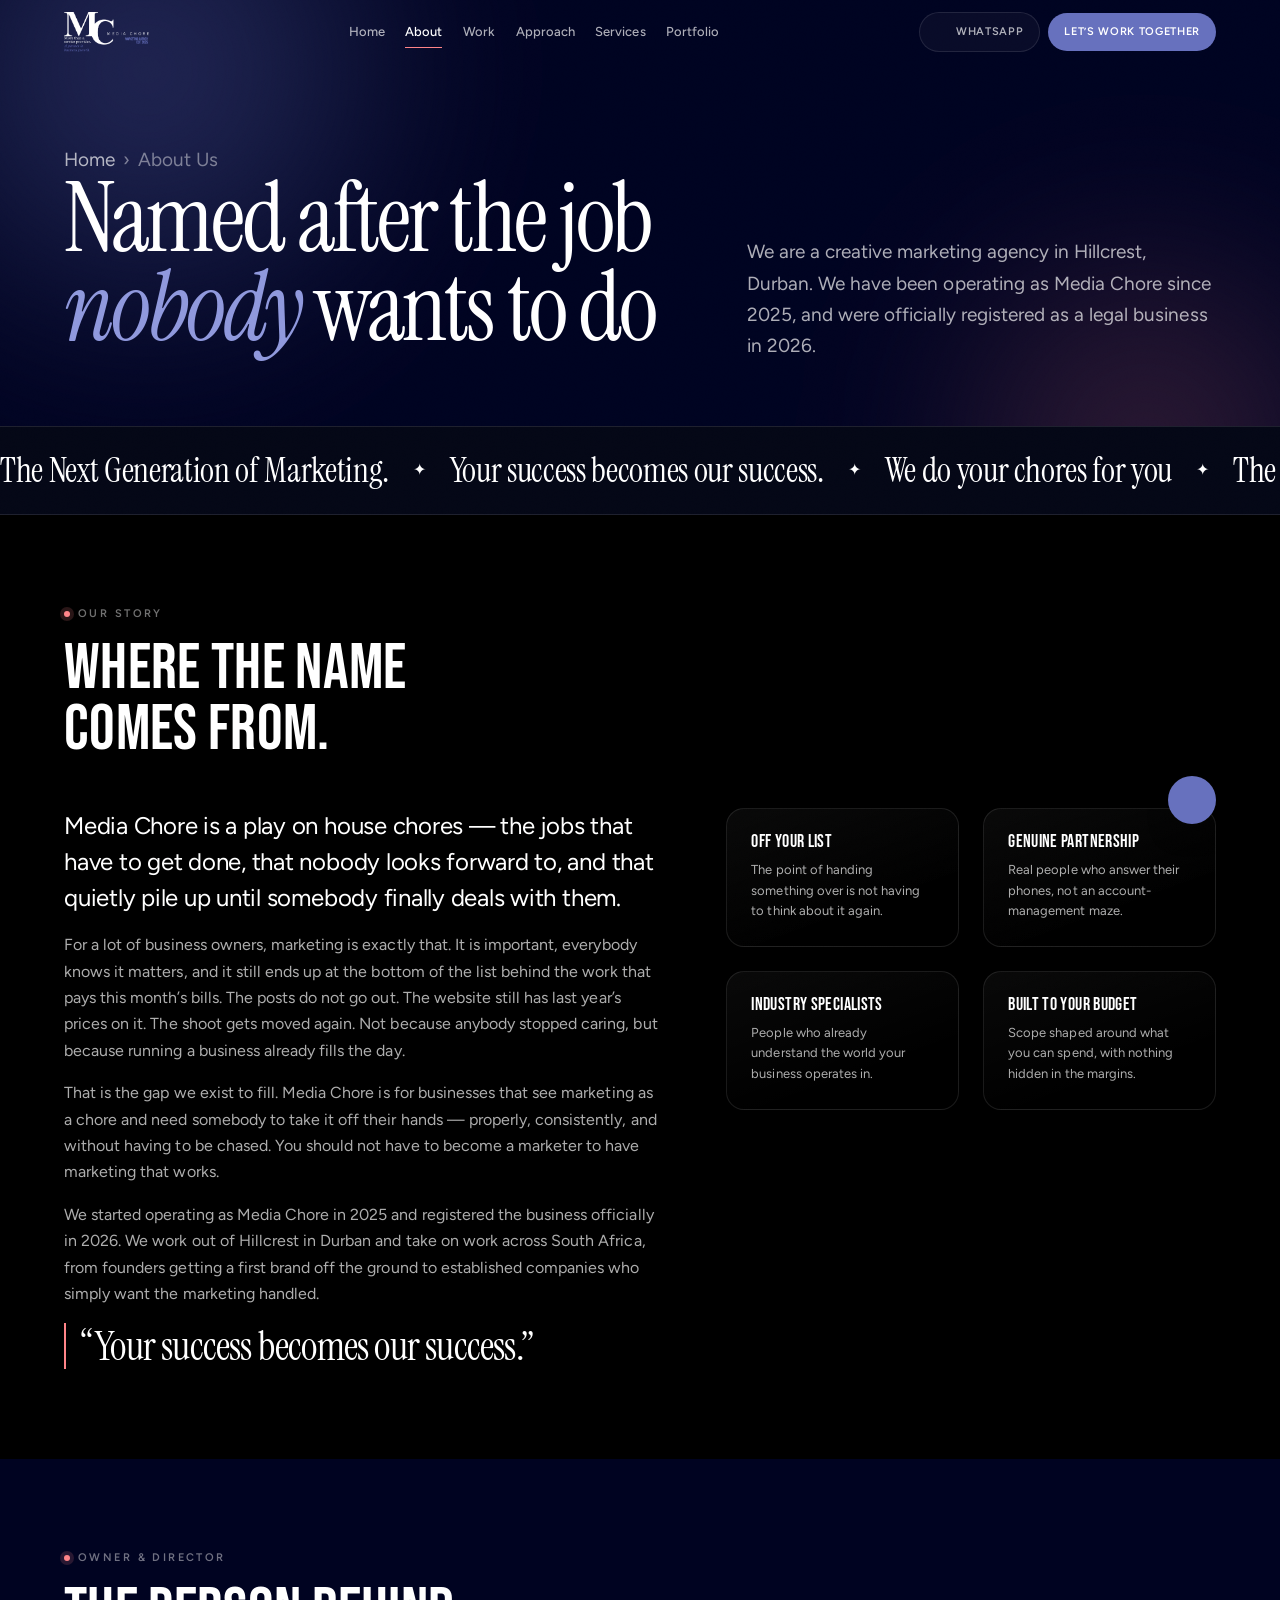
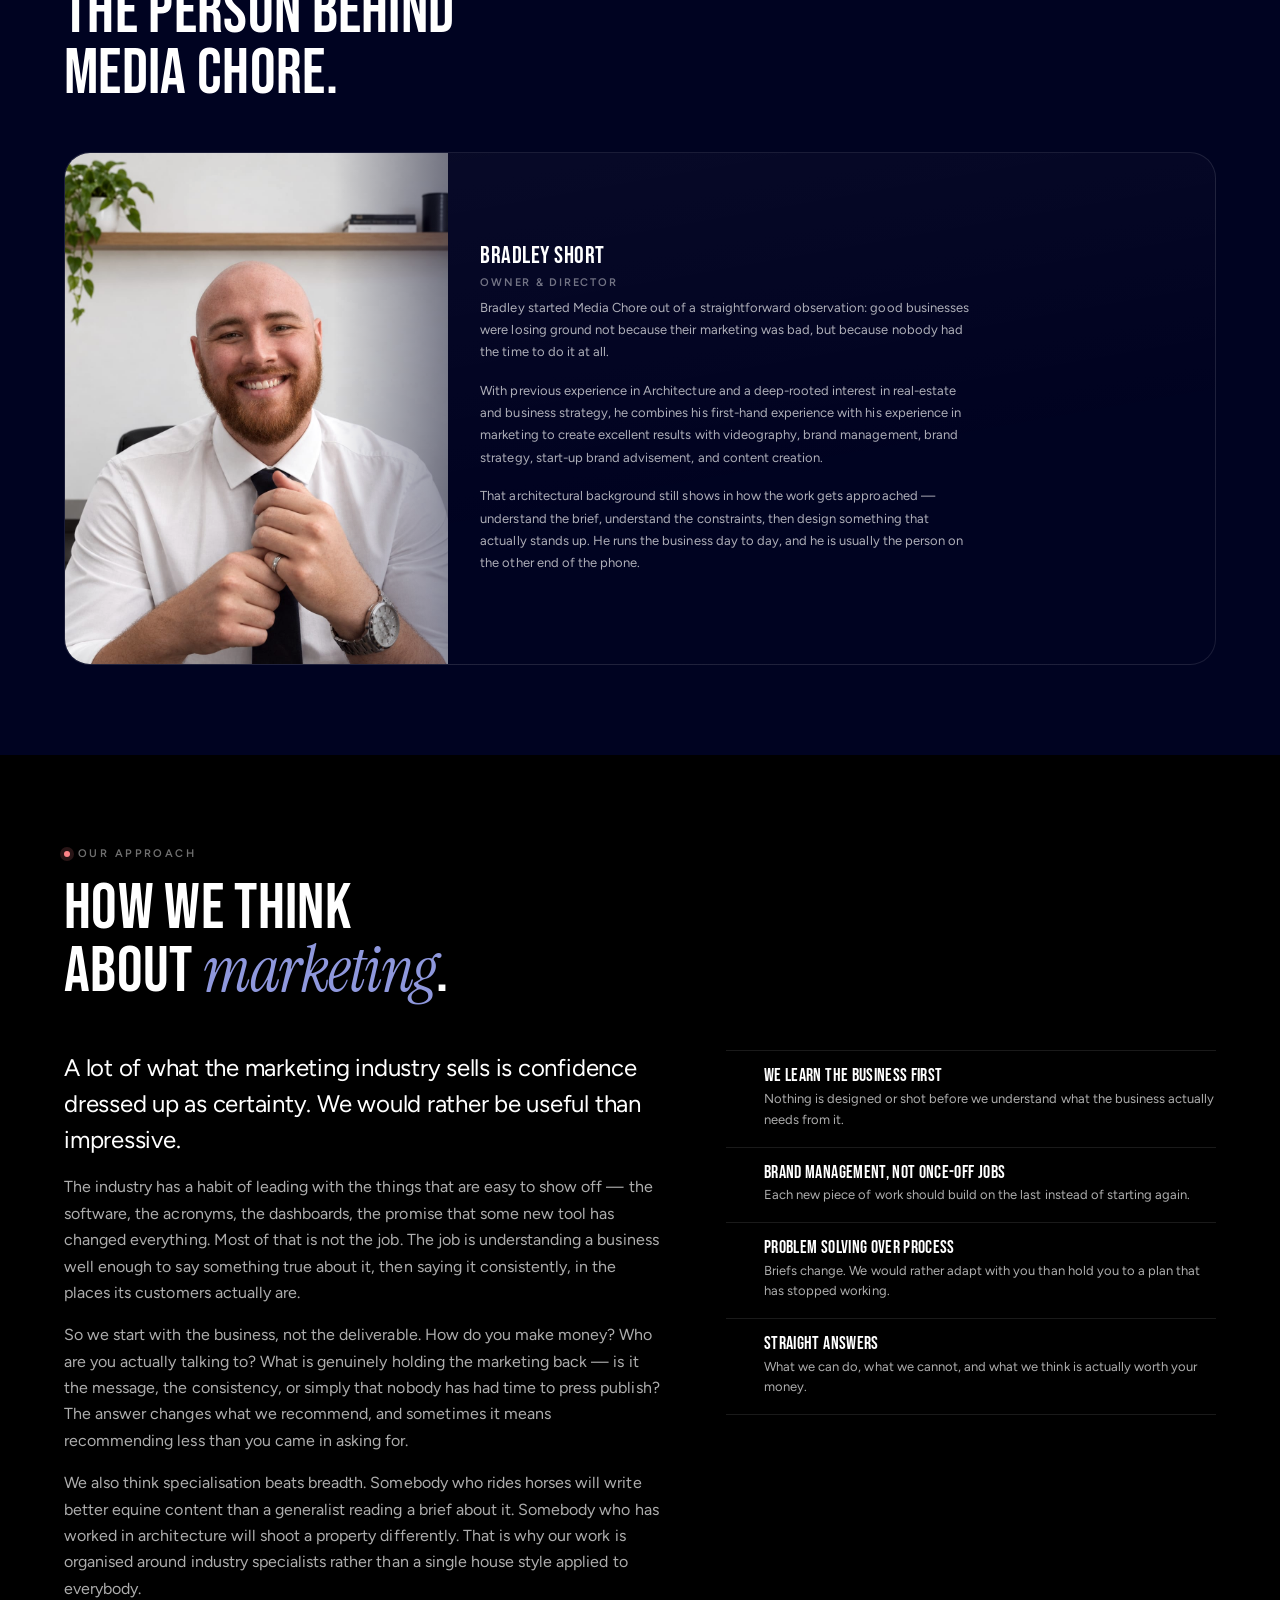
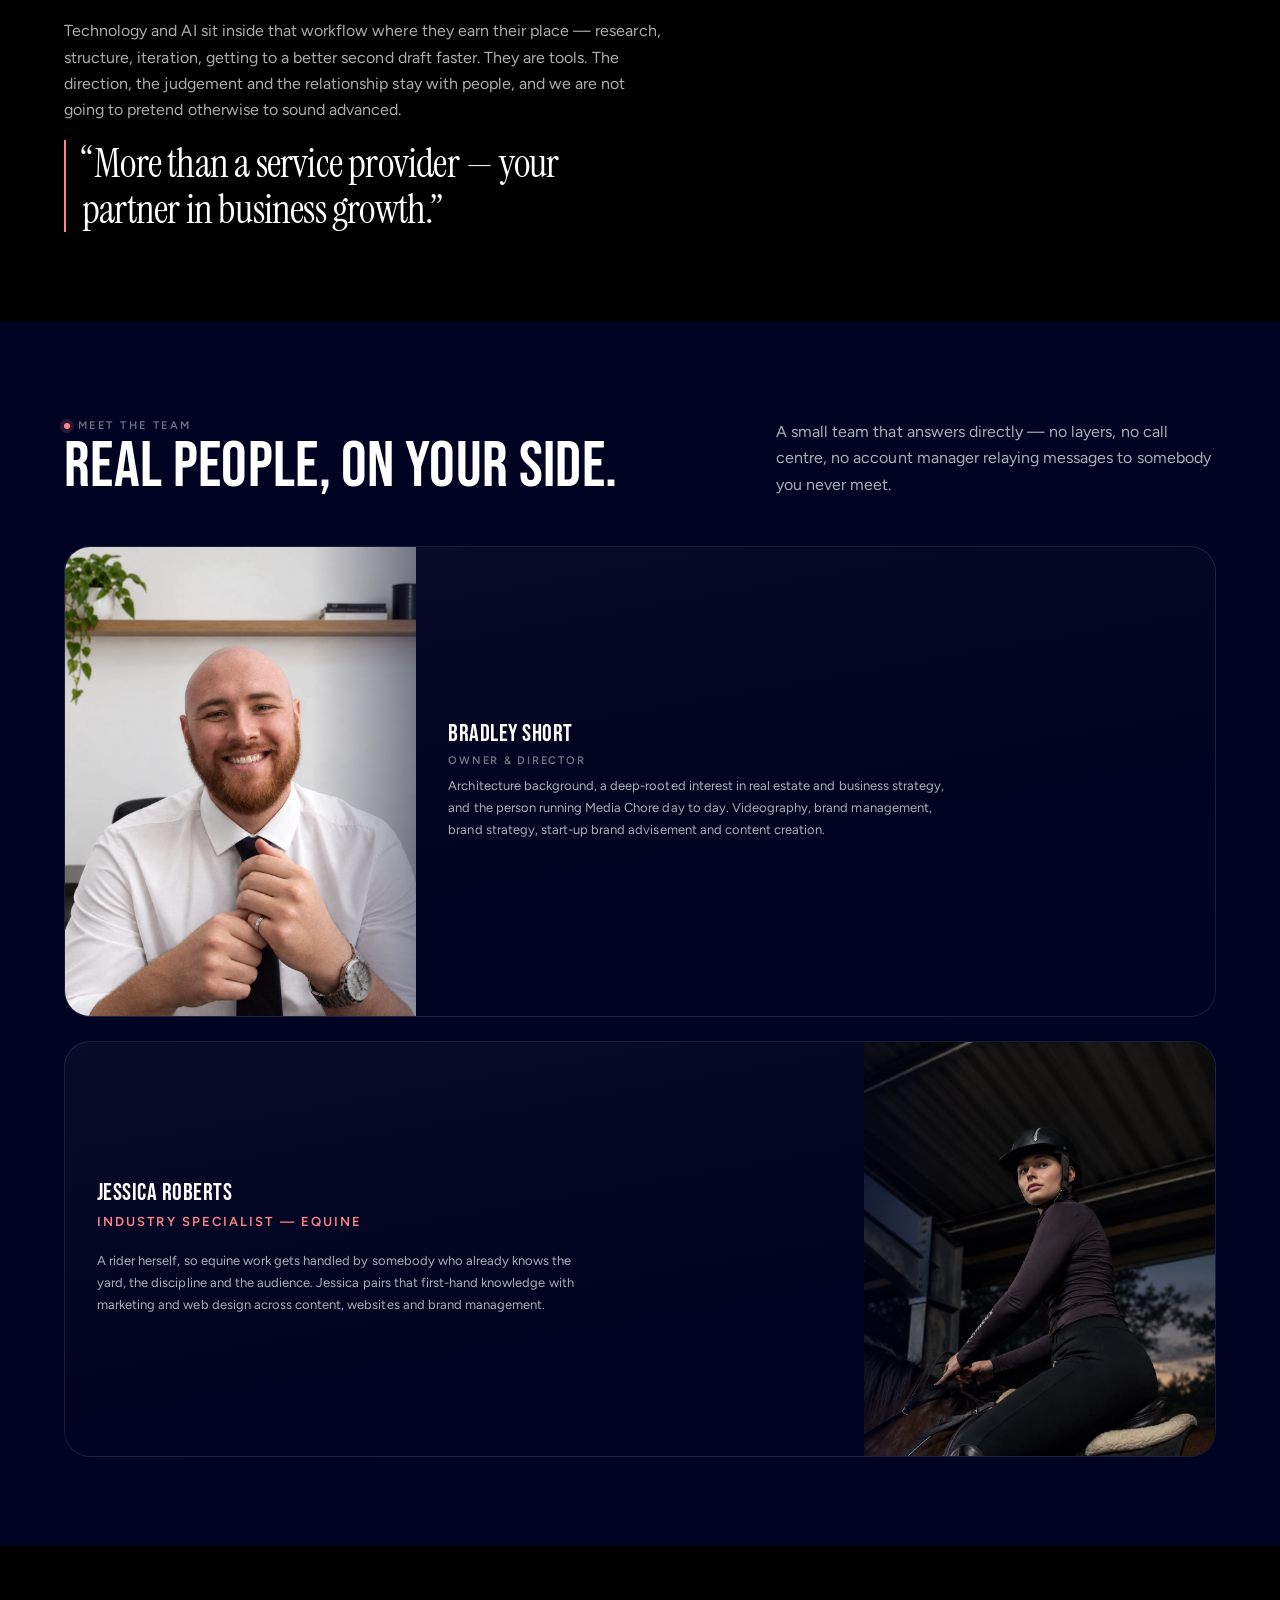
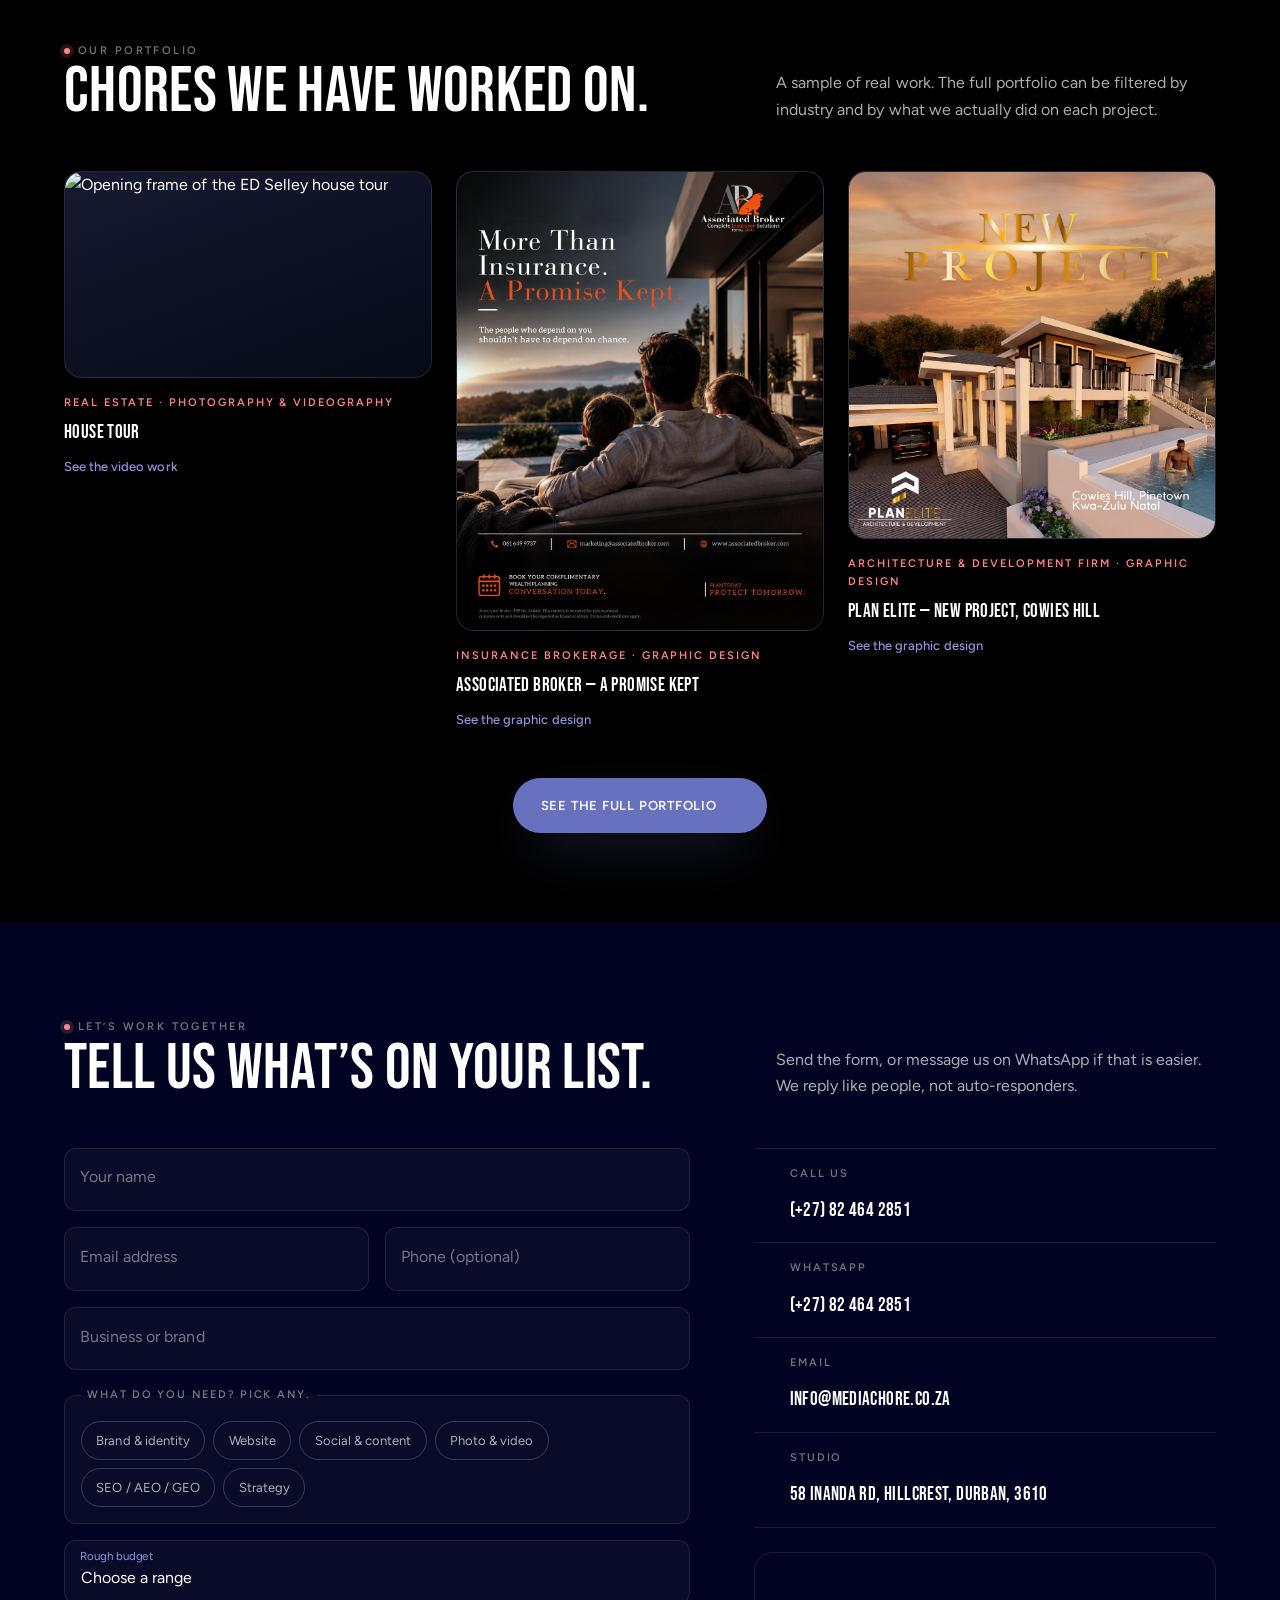
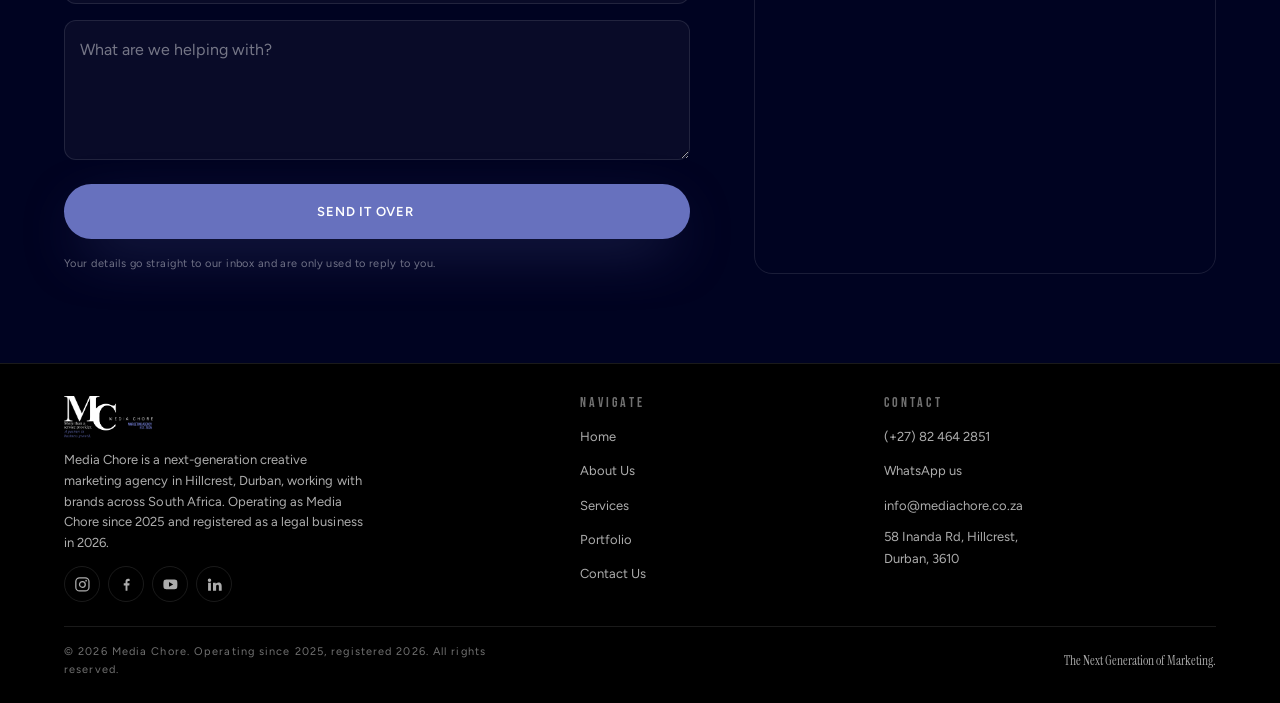
==== commit 68c18266: "Send contact form enquiries to info@mediachore.co.za via contact.php Co-Authored-By: Claude Opus 5.5" ====
--- a/about.html
+++ b/about.html
@@ -572,8 +572,8 @@
           </header>
 
           <div class="contact__grid">
-            <!-- Front-end only form: shows a thank-you message on submit -->
-            <form class="form" id="contactForm" novalidate data-reveal>
+            <!-- Enquiry form: posts to contact.php, which emails info@mediachore.co.za -->
+            <form class="form" id="contactForm" action="contact.php" method="post" novalidate data-reveal>
               <div class="field">
                 <input id="cfName" name="name" type="text" placeholder=" " autocomplete="name" required />
                 <label for="cfName">Your name</label>
@@ -599,22 +599,22 @@
               <fieldset class="chipset">
                 <legend>What do you need? Pick any.</legend>
                 <label class="pick">
-                  <input type="checkbox" name="need" value="Brand Strategy &amp; Identity" /><span>Brand &amp; identity</span>
+                  <input type="checkbox" name="need[]" value="Brand Strategy &amp; Identity" /><span>Brand &amp; identity</span>
                 </label>
                 <label class="pick">
-                  <input type="checkbox" name="need" value="Website Design &amp; Development" /><span>Website</span>
+                  <input type="checkbox" name="need[]" value="Website Design &amp; Development" /><span>Website</span>
                 </label>
                 <label class="pick">
-                  <input type="checkbox" name="need" value="Social Media &amp; Content" /><span>Social &amp; content</span>
+                  <input type="checkbox" name="need[]" value="Social Media &amp; Content" /><span>Social &amp; content</span>
                 </label>
                 <label class="pick">
-                  <input type="checkbox" name="need" value="Photography &amp; Videography" /><span>Photo &amp; video</span>
+                  <input type="checkbox" name="need[]" value="Photography &amp; Videography" /><span>Photo &amp; video</span>
                 </label>
                 <label class="pick">
-                  <input type="checkbox" name="need" value="SEO, AEO &amp; GEO" /><span>SEO / AEO / GEO</span>
+                  <input type="checkbox" name="need[]" value="SEO, AEO &amp; GEO" /><span>SEO / AEO / GEO</span>
                 </label>
                 <label class="pick">
-                  <input type="checkbox" name="need" value="Digital Strategy &amp; Campaigns" /><span>Strategy</span>
+                  <input type="checkbox" name="need[]" value="Digital Strategy &amp; Campaigns" /><span>Strategy</span>
                 </label>
               </fieldset>
 
@@ -648,7 +648,7 @@
                 Send it over <i data-lucide="send" aria-hidden="true"></i>
               </button>
               <p class="form__fine">
-                Front-end demo form. Hook it up to your inbox or WhatsApp Business before launch.
+                Your details go straight to our inbox and are only used to reply to you.
               </p>
             </form>
 
--- a/style.css
+++ b/style.css
@@ -2141,6 +2141,9 @@
   letter-spacing: 0.04em;
   color: var(--text-faint);
 }
+.form__fine.is-error {
+  color: var(--coral);
+}
 
 /* Thank-you panel */
 .thanks {
